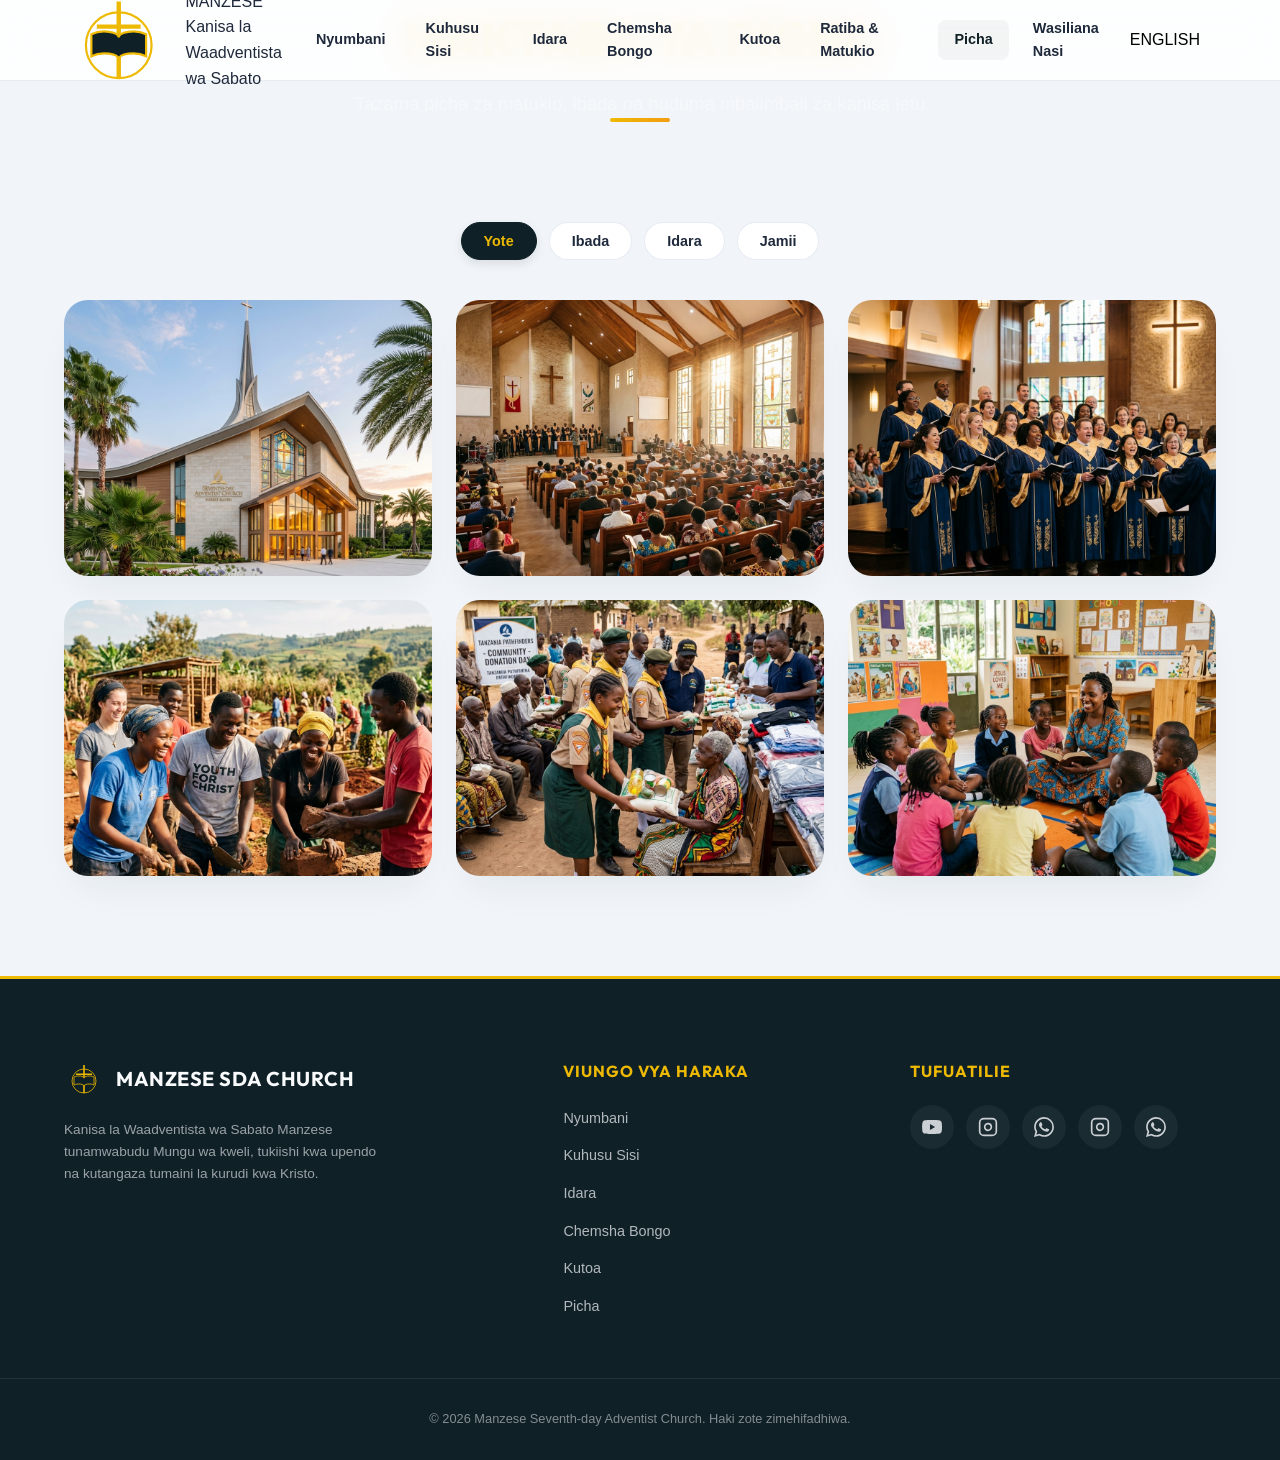
==== gallery.html @ 2f4f3eac "first commit" ====
<!DOCTYPE html>
<html lang="sw">
<head>
    <meta charset="UTF-8">
    <meta name="viewport" content="width=device-width, initial-scale=1.0">
    <title>Picha - Manzese Seventh-day Adventist Church</title>
    <meta name="description" content="Tazama picha za matukio, ibada na huduma mbalimbali za kanisa la Waadventista wa Sabato Manzese, Dar es Salaam.">
    <link rel="stylesheet" href="styles.css">
    <!-- Google Fonts -->
    <link rel="preconnect" href="https://fonts.googleapis.com">
    <link rel="preconnect" href="https://fonts.gstatic.com" crossorigin>
    <link href="https://fonts.googleapis.com/css2?family=Outfit:wght@300;400;500;600;700;800;900&display=swap" rel="stylesheet">
</head>
<body>
    <!-- Top Header / Navigation Bar -->
    <header class="main-header">
        <div class="container header-container">
            <!-- Logo area -->
            <a href="index.html" class="logo-area">
                <svg class="sda-logo-svg" viewBox="0 0 100 100" fill="none" xmlns="http://www.w3.org/2000/svg">
                    <circle cx="50" cy="55" r="30" stroke="var(--gold-color)" stroke-width="2" />
                    <path d="M50 15 V85 M30 38 H70" stroke="var(--gold-color)" stroke-width="4"/>
                    <path d="M25 65 C35 60 50 63 50 68 C50 63 65 60 75 65 V45 C65 40 50 43 50 48 C50 43 35 40 25 45 Z" fill="var(--primary-color)" stroke="var(--gold-color)" stroke-width="2"/>
                </svg>
                <div class="logo-text">
                    <span class="logo-title">MANZESE</span>
                    <span class="logo-subtitle" data-translate="nav_sda">Kanisa la Waadventista wa Sabato</span>
                </div>
            </a>

            <!-- Navigation Links -->
            <nav class="nav-links">
                <a href="index.html" class="nav-item" data-translate="nav_home">Nyumbani</a>
                <a href="about.html" class="nav-item" data-translate="nav_about">Kuhusu Sisi</a>
                <a href="departments.html" class="nav-item" data-translate="nav_departments">Idara</a>
                <a href="quiz.html" class="nav-item" data-translate="nav_quiz">Chemsha Bongo</a>
                <a href="giving.html" class="nav-item" data-translate="nav_giving">Kutoa</a>
                <a href="events.html" class="nav-item" data-translate="nav_services">Ratiba & Matukio</a>
                <a href="gallery.html" class="nav-item active" data-translate="nav_gallery">Picha</a>
                <a href="contact.html" class="nav-item" data-translate="nav_contact">Wasiliana Nasi</a>
            </nav>

            <!-- Action buttons -->
            <div class="header-actions">
                <button class="lang-toggle-btn" id="langBtn">
                    <span id="langText">ENGLISH</span>
                </button>
                <button class="menu-toggle-btn" id="menuToggle" aria-label="Toggle Menu">
                    <span></span>
                    <span></span>
                    <span></span>
                </button>
            </div>
        </div>
    </header>

    <!-- Mobile Navigation Drawer -->
    <div class="mobile-nav-panel" id="mobileNavPanel">
        <nav class="mobile-nav-links">
            <a href="index.html" class="mobile-nav-item" data-translate="nav_home">Nyumbani</a>
            <a href="about.html" class="mobile-nav-item" data-translate="nav_about">Kuhusu Sisi</a>
            <a href="departments.html" class="mobile-nav-item" data-translate="nav_departments">Idara</a>
            <a href="quiz.html" class="mobile-nav-item" data-translate="nav_quiz">Chemsha Bongo</a>
            <a href="giving.html" class="mobile-nav-item" data-translate="nav_giving">Kutoa</a>
            <a href="events.html" class="mobile-nav-item" data-translate="nav_services">Ratiba & Matukio</a>
            <a href="gallery.html" class="mobile-nav-item active" data-translate="nav_gallery">Picha</a>
            <a href="contact.html" class="mobile-nav-item" data-translate="nav_contact">Wasiliana Nasi</a>
        </nav>
    </div>

    <!-- Main Content Area -->
    <main class="subpage-main">
        <!-- Subpage Banner Section -->
        <section class="subpage-hero-section">
            <div class="container text-center">
                <h1 class="subpage-hero-title" data-translate="gallery_title">Maktaba ya Picha</h1>
                <p class="subpage-hero-subtitle" data-translate="gallery_subtitle">Tazama picha za matukio, ibada na huduma mbalimbali za kanisa letu</p>
                <div class="header-bar"></div>
            </div>
        </section>

        <!-- Gallery Section -->
        <section class="gallery-section section-padding">
            <div class="container">
                <!-- Gallery Filter Tabs -->
                <div class="gallery-filters">
                    <button class="gallery-filter-btn active" data-filter="all" data-translate="filter_all">Yote</button>
                    <button class="gallery-filter-btn" data-filter="worship" data-translate="filter_worship">Ibada</button>
                    <button class="gallery-filter-btn" data-filter="departments" data-translate="filter_departments">Idara</button>
                    <button class="gallery-filter-btn" data-filter="community" data-translate="filter_community">Jamii</button>
                </div>

                <!-- Gallery Grid Layout -->
                <div class="gallery-grid">
                    <!-- Image 1 -->
                    <div class="gallery-item" data-category="worship">
                        <a href="#" class="gallery-img-trigger" data-src="assets/church_hero.png">
                            <div class="gallery-img-wrapper">
                                <img src="assets/church_hero.png" alt="Church Exterior" loading="lazy">
                                <div class="gallery-overlay">
                                    <div class="gallery-overlay-text">
                                        <p data-translate="cap_church_ext">Muonekano wa Nje wa Kanisa</p>
                                        <span class="gallery-zoom-icon">🔍</span>
                                    </div>
                                </div>
                            </div>
                        </a>
                    </div>

                    <!-- Image 2 -->
                    <div class="gallery-item" data-category="worship">
                        <a href="#" class="gallery-img-trigger" data-src="assets/church_interior.png">
                            <div class="gallery-img-wrapper">
                                <img src="assets/church_interior.png" alt="Church Interior" loading="lazy">
                                <div class="gallery-overlay">
                                    <div class="gallery-overlay-text">
                                        <p data-translate="cap_church_int">Ibada Kuu ya Sabato Ndani ya Patakatifu</p>
                                        <span class="gallery-zoom-icon">🔍</span>
                                    </div>
                                </div>
                            </div>
                        </a>
                    </div>

                    <!-- Image 3 -->
                    <div class="gallery-item" data-category="departments">
                        <a href="#" class="gallery-img-trigger" data-src="assets/choir_singing.png">
                            <div class="gallery-img-wrapper">
                                <img src="assets/choir_singing.png" alt="Choir Ministry" loading="lazy">
                                <div class="gallery-overlay">
                                    <div class="gallery-overlay-text">
                                        <p data-translate="cap_choir">Kwaya Kuu Ikiimba kwa Uthibitisho</p>
                                        <span class="gallery-zoom-icon">🔍</span>
                                    </div>
                                </div>
                            </div>
                        </a>
                    </div>

                    <!-- Image 4 -->
                    <div class="gallery-item" data-category="departments">
                        <a href="#" class="gallery-img-trigger" data-src="assets/youth_ministry.png">
                            <div class="gallery-img-wrapper">
                                <img src="assets/youth_ministry.png" alt="Youth Ministry" loading="lazy">
                                <div class="gallery-overlay">
                                    <div class="gallery-overlay-text">
                                        <p data-translate="cap_youth">Vijana wa AY Katika Mkutano wa Kiroho</p>
                                        <span class="gallery-zoom-icon">🔍</span>
                                    </div>
                                </div>
                            </div>
                        </a>
                    </div>

                    <!-- Image 5 -->
                    <div class="gallery-item" data-category="community">
                        <a href="#" class="gallery-img-trigger" data-src="assets/community_service.png">
                            <div class="gallery-img-wrapper">
                                <img src="assets/community_service.png" alt="Community Service" loading="lazy">
                                <div class="gallery-overlay">
                                    <div class="gallery-overlay-text">
                                        <p data-translate="cap_community">Pathfinders Wakisaidia Jamii Manzese</p>
                                        <span class="gallery-zoom-icon">🔍</span>
                                    </div>
                                </div>
                            </div>
                        </a>
                    </div>

                    <!-- Image 6 -->
                    <div class="gallery-item" data-category="departments">
                        <a href="#" class="gallery-img-trigger" data-src="assets/children_ministry.png">
                            <div class="gallery-img-wrapper">
                                <img src="assets/children_ministry.png" alt="Children Ministry" loading="lazy">
                                <div class="gallery-overlay">
                                    <div class="gallery-overlay-text">
                                        <p data-translate="cap_children">Watoto Wakijifunza Hadithi ya Biblia Shule ya Sabato</p>
                                        <span class="gallery-zoom-icon">🔍</span>
                                    </div>
                                </div>
                            </div>
                        </a>
                    </div>
                </div>
            </div>
        </section>

        <!-- Lightbox Modal -->
        <div id="galleryLightbox" class="lightbox-modal">
            <span class="lightbox-close">&times;</span>
            <button class="lightbox-prev" aria-label="Previous image">&#10094;</button>
            <button class="lightbox-next" aria-label="Next image">&#10095;</button>
            <div class="lightbox-content-wrapper">
                <img id="lightboxImg" src="" alt="Lightbox View">
                <div id="lightboxCaption" class="lightbox-caption"></div>
            </div>
        </div>
    </main>

    <!-- Footer -->
    <footer class="main-footer">
        <div class="container footer-grid">
            <div class="footer-brand">
                <div class="footer-logo-row">
                    <svg class="sda-logo-footer" viewBox="0 0 100 100" fill="none" xmlns="http://www.w3.org/2000/svg">
                        <circle cx="50" cy="55" r="30" stroke="var(--gold-color)" stroke-width="2" />
                        <path d="M50 15 V85 M30 38 H70" stroke="var(--gold-color)" stroke-width="4"/>
                        <path d="M25 65 C35 60 50 63 50 68 C50 63 65 60 75 65 V45 C65 40 50 43 50 48 C50 43 35 40 25 45 Z" fill="var(--primary-color)" stroke="var(--gold-color)" stroke-width="2"/>
                    </svg>
                    <h4>MANZESE SDA CHURCH</h4>
                </div>
                <p data-translate="footer_desc">Kanisa la Waadventista wa Sabato Manzese tunamwabudu Mungu wa kweli, tukiishi kwa upendo na kutangaza tumaini la kurudi kwa Kristo.</p>
            </div>

            <div class="footer-links">
                <h4 data-translate="footer_quick_links">Viungo vya Haraka</h4>
                <ul>
                    <li><a href="index.html" data-translate="nav_home">Nyumbani</a></li>
                    <li><a href="about.html" data-translate="nav_about">Kuhusu Sisi</a></li>
                    <li><a href="departments.html" data-translate="nav_departments">Idara</a></li>
                    <li><a href="quiz.html" data-translate="nav_quiz">Chemsha Bongo</a></li>
                    <li><a href="giving.html" data-translate="nav_giving">Kutoa</a></li>
                    <li><a href="gallery.html" data-translate="nav_gallery">Picha</a></li>
                </ul>
            </div>

            <div class="footer-socials">
                <h4 data-translate="footer_follow_us">Tufuatilie</h4>
                <div class="social-icons">
                    <a href="https://youtube.com" target="_blank" aria-label="YouTube" class="social-icon-btn yt">
                        <svg viewBox="0 0 24 24" fill="currentColor"><path d="M23.498 6.163c-.272-1.022-1.074-1.826-2.096-2.101C19.548 3.5 12 3.5 12 3.5s-7.548 0-9.402.562C1.74 4.337.938 5.14.666 6.163.148 8.02.148 12 .148 12s0 3.98.518 5.837c.272 1.022 1.074 1.826 2.096 2.101C4.452 20.5 12 20.5 12 20.5s7.548 0 9.402-.562c1.022-.275 1.824-1.079 2.096-2.101.518-1.857.518-5.837.518-5.837s0-3.98-.518-5.837zM9.545 15.568V8.432L15.818 12l-6.273 3.568z"/></svg>
                    </a>
                    <a href="https://instagram.com" target="_blank" aria-label="Instagram" class="social-icon-btn ig">
                        <svg viewBox="0 0 24 24" fill="none" stroke="currentColor" stroke-width="2"><rect x="2" y="2" width="20" height="20" rx="5" ry="5"/><path d="M16 11.37A4 4 0 1 1 12.63 8 4 4 0 0 1 16 11.37z"/><line x1="17.5" y1="6.5" x2="17.51" y2="6.5"/></svg>
                    </a>
                    <a href="https://whatsapp.com" target="_blank" aria-label="WhatsApp" class="social-icon-btn wa">
                        <svg viewBox="0 0 24 24" fill="currentColor"><path d="M17.472 14.382c-.297-.149-1.758-.867-2.03-.967-.273-.099-.471-.148-.67.15-.197.297-.767.966-.94 1.164-.173.199-.347.223-.644.075-.297-.15-1.255-.463-2.39-1.475-.883-.788-1.48-1.761-1.653-2.059-.173-.297-.018-.458.13-.606.134-.133.298-.347.446-.52.149-.174.198-.298.298-.497.099-.198.05-.371-.025-.52-.075-.149-.669-1.612-.916-2.207-.242-.579-.487-.5-.669-.51-.173-.008-.371-.01-.57-.01-.198 0-.52.074-.792.372-.272.297-1.04 1.016-1.04 2.479 0 1.462 1.065 2.875 1.213 3.074.149.198 2.096 3.2 5.077 4.487.709.306 1.262.489 1.694.625.712.227 1.36.195 1.871.118.571-.085 1.758-.719 2.006-1.413.248-.694.248-1.289.173-1.413-.074-.124-.272-.198-.57-.347m-5.421 7.403h-.004a9.87 9.87 0 0 1-5.031-1.378l-.361-.214-3.741.982.998-3.648-.235-.374a9.86 9.86 0 0 1-1.51-5.26c.001-5.45 4.436-9.884 9.888-9.884 2.64 0 5.122 1.03 6.988 2.898a9.825 9.825 0 0 1 2.893 6.994c-.003 5.45-4.437 9.884-9.885 9.884m8.413-18.297A11.815 11.815 0 0 0 12.05 0C5.495 0 .16 5.335.157 11.892c0 2.096.547 4.142 1.588 5.945L0 24l6.335-1.662c1.746.953 3.71 1.458 5.704 1.459h.005c6.554 0 11.89-5.335 11.893-11.893a11.821 11.821 0 0 0-3.48-8.413z"/></svg>
                    </a>
                    <a href="https://instagram.com" target="_blank" aria-label="Instagram" class="social-icon-btn ig">
                        <svg viewBox="0 0 24 24" fill="none" stroke="currentColor" stroke-width="2"><rect x="2" y="2" width="20" height="20" rx="5" ry="5"/><path d="M16 11.37A4 4 0 1 1 12.63 8 4 4 0 0 1 16 11.37z"/><line x1="17.5" y1="6.5" x2="17.51" y2="6.5"/></svg>
                    </a>
                    <a href="https://whatsapp.com" target="_blank" aria-label="WhatsApp" class="social-icon-btn wa">
                        <svg viewBox="0 0 24 24" fill="currentColor"><path d="M17.472 14.382c-.297-.149-1.758-.867-2.03-.967-.273-.099-.471-.148-.67.15-.197.297-.767.966-.94 1.164-.173.199-.347.223-.644.075-.297-.15-1.255-.463-2.39-1.475-.883-.788-1.48-1.761-1.653-2.059-.173-.297-.018-.458.13-.606.134-.133.298-.347.446-.52.149-.174.198-.298.298-.497.099-.198.05-.371-.025-.52-.075-.149-.669-1.612-.916-2.207-.242-.579-.487-.5-.669-.51-.173-.008-.371-.01-.57-.01-.198 0-.52.074-.792.372-.272.297-1.04 1.016-1.04 2.479 0 1.462 1.065 2.875 1.213 3.074.149.198 2.096 3.2 5.077 4.487.709.306 1.262.489 1.694.625.712.227 1.36.195 1.871.118.571-.085 1.758-.719 2.006-1.413.248-.694.248-1.289.173-1.413-.074-.124-.272-.198-.57-.347m-5.421 7.403h-.004a9.87 9.87 0 0 1-5.031-1.378l-.361-.214-3.741.982.998-3.648-.235-.374a9.86 9.86 0 0 1-1.51-5.26c.001-5.45 4.436-9.884 9.888-9.884 2.64 0 5.122 1.03 6.988 2.898a9.825 9.825 0 0 1 2.893 6.994c-.003 5.45-4.437 9.884-9.885 9.884m8.413-18.297A11.815 11.815 0 0 0 12.05 0C5.495 0 .16 5.335.157 11.892c0 2.096.547 4.142 1.588 5.945L0 24l6.335-1.662c1.746.953 3.71 1.458 5.704 1.459h.005c6.554 0 11.89-5.335 11.893-11.893a11.821 11.821 0 0 0-3.48-8.413z"/></svg>
                    </a>
                </div>
            </div>
        </div>
        <div class="footer-bottom text-center">
            <p>&copy; <span id="year">2026</span> Manzese Seventh-day Adventist Church. <span data-translate="footer_rights">Haki zote zimehifadhiwa.</span></p>
        </div>
    </footer>

    <!-- Core App JS -->
    <script src="app.js"></script>
</body>
</html>
---- styles.css ----
/* ==========================================================================
   Manzese SDA Church - Core Design System & Stylesheet
   ========================================================================== */

/* Design Tokens & Theme Variables */
:root {
    --primary-color: #0F2027;
    --secondary-color: #203A43;
    --tertiary-color: #2C5364;
    --gold-color: #EEB902;
    --gold-hover: #D4AF37;
    --accent-gradient: linear-gradient(135deg, #EEB902 0%, #F39C12 100%);
    --primary-gradient: linear-gradient(135deg, #0F2027 0%, #203A43 50%, #2C5364 100%);
    --card-gradient: linear-gradient(135deg, rgba(255, 255, 255, 0.08) 0%, rgba(255, 255, 255, 0.03) 100%);
    
    /* Neutrals */
    --text-dark: #1E293B;
    --text-light: #F8FAFC;
    --text-muted: #64748B;
    --bg-light: #F1F5F9;
    --bg-white: #FFFFFF;
    
    /* Structural variables */
    --card-shadow: 0 20px 40px -15px rgba(15, 32, 39, 0.08);
    --hover-shadow: 0 30px 60px -20px rgba(15, 32, 39, 0.15);
    --glass-bg: rgba(255, 255, 255, 0.85);
    --glass-border: rgba(255, 255, 255, 0.4);
    --border-radius-sm: 8px;
    --border-radius-md: 16px;
    --border-radius-lg: 24px;
    
    /* Animation settings */
    --transition-fast: all 0.2s cubic-bezier(0.4, 0, 0.2, 1);
    --transition-smooth: all 0.4s cubic-bezier(0.4, 0, 0.2, 1);
    
    --container-width: 1200px;
}

/* Reset & Global Base Styles */
* {
    margin: 0;
    padding: 0;
    box-sizing: border-box;
}

html {
    scroll-behavior: smooth;
}

body {
    font-family: 'Inter', sans-serif;
    color: var(--text-dark);
    background-color: var(--bg-light);
    line-height: 1.6;
    overflow-x: hidden;
}

h1, h2, h3, h4, h5, h6 {
    font-family: 'Outfit', sans-serif;
    font-weight: 700;
    color: var(--primary-color);
}

a {
    text-decoration: none;
    color: inherit;
    transition: var(--transition-fast);
}

button, input, textarea {
    font-family: inherit;
    font-size: inherit;
    outline: none;
}

button {
    cursor: pointer;
    border: none;
    background: none;
}

ul {
    list-style: none;
}

/* Utility Layouts */
.container {
    width: 100%;
    max-width: var(--container-width);
    margin: 0 auto;
    padding: 0 24px;
}

.section-padding {
    padding: 100px 0;
}

.bg-light {
    background-color: #F8FAFC;
}

.text-center {
    text-align: center;
}

.btn {
    display: inline-flex;
    align-items: center;
    justify-content: center;
    padding: 14px 28px;
    border-radius: var(--border-radius-md);
    font-weight: 600;
    font-size: 0.95rem;
    transition: var(--transition-smooth);
    letter-spacing: 0.5px;
    box-shadow: 0 4px 6px rgba(0, 0, 0, 0.05);
}

.btn-primary {
    background: var(--accent-gradient);
    color: var(--primary-color);
}

.btn-primary:hover {
    transform: translateY(-3px);
    box-shadow: 0 12px 20px -8px rgba(243, 156, 18, 0.4);
}

.btn-secondary {
    background: rgba(255, 255, 255, 0.15);
    color: var(--text-light);
    border: 1.5px solid rgba(255, 255, 255, 0.3);
    backdrop-filter: blur(10px);
}

.btn-secondary:hover {
    background: var(--text-light);
    color: var(--primary-color);
    border-color: var(--text-light);
    transform: translateY(-3px);
}

.btn-block {
    display: flex;
    width: 100%;
}

/* ==========================================================================
   Header Navigation Styles
   ========================================================================== */
.main-header {
    position: fixed;
    top: 0;
    left: 0;
    width: 100%;
    z-index: 1000;
    background: rgba(255, 255, 255, 0.85);
    backdrop-filter: blur(20px);
    border-bottom: 1px solid rgba(226, 232, 240, 0.8);
    transition: var(--transition-smooth);
}

.main-header.scrolled {
    background: rgba(255, 255, 255, 0.95);
    box-shadow: 0 10px 30px rgba(15, 32, 39, 0.05);
    padding: 10px 0;
}

.header-container {
    display: flex;
    align-items: center;
    justify-content: space-between;
    height: 80px;
    transition: var(--transition-smooth);
}

.main-header.scrolled .header-container {
    height: 70px;
}

/* Logo Area */
.logo-area {
    display: flex;
    align-items: center;
    gap: 12px;
}

.sda-logo {
    width: 48px;
    height: 48px;
    filter: drop-shadow(0 4px 6px rgba(15, 32, 39, 0.1));
}

.logo-text {
    display: flex;
    flex-direction: column;
}

.church-title {
    font-size: 1.4rem;
    font-weight: 800;
    color: var(--primary-color);
    letter-spacing: 1px;
    line-height: 1.1;
}

.church-sub {
    font-size: 0.7rem;
    font-weight: 600;
    color: var(--text-muted);
    letter-spacing: 0.5px;
    text-transform: uppercase;
}

/* Desktop Navigation Link Items */
.nav-links {
    display: flex;
    align-items: center;
    gap: 8px;
}

.nav-item {
    font-size: 0.9rem;
    font-weight: 600;
    padding: 8px 16px;
    border-radius: var(--border-radius-sm);
    color: var(--text-dark);
    position: relative;
}

.nav-item:hover, .nav-item.active {
    color: var(--primary-color);
    background: rgba(15, 32, 39, 0.04);
}

/* Action Area (Lang button & mobile toggle) */
.header-actions {
    display: flex;
    align-items: center;
    gap: 16px;
}

.lang-btn {
    display: flex;
    align-items: center;
    gap: 8px;
    background: var(--primary-color);
    color: var(--gold-color);
    padding: 10px 18px;
    border-radius: 30px;
    font-size: 0.8rem;
    font-weight: 700;
    letter-spacing: 0.5px;
    box-shadow: 0 4px 10px rgba(15, 32, 39, 0.15);
    transition: var(--transition-smooth);
}

.lang-btn:hover {
    transform: translateY(-2px);
    box-shadow: 0 6px 15px rgba(15, 32, 39, 0.25);
    color: #FFFFFF;
}

.lang-icon {
    width: 16px;
    height: 16px;
}

/* Mobile Menu Toggle Button */
.mobile-menu-toggle {
    display: none;
    flex-direction: column;
    justify-content: space-between;
    width: 28px;
    height: 20px;
    position: relative;
    z-index: 1001;
}

.mobile-menu-toggle span {
    display: block;
    width: 100%;
    height: 3px;
    background-color: var(--primary-color);
    border-radius: 2px;
    transition: var(--transition-smooth);
}

.mobile-menu-toggle.open span:nth-child(1) {
    transform: translateY(8px) rotate(45deg);
}

.mobile-menu-toggle.open span:nth-child(2) {
    opacity: 0;
}

.mobile-menu-toggle.open span:nth-child(3) {
    transform: translateY(-9px) rotate(-45deg);
}

/* Mobile Nav Panel (Overlay Menu) */
.mobile-nav-panel {
    position: fixed;
    top: 0;
    right: -100%;
    width: 80%;
    max-width: 320px;
    height: 100vh;
    background: var(--primary-gradient);
    z-index: 999;
    padding: 100px 30px 40px;
    box-shadow: -10px 0 30px rgba(15, 32, 39, 0.15);
    transition: var(--transition-smooth);
    display: flex;
    flex-direction: column;
}

.mobile-nav-panel.open {
    right: 0;
}

.mobile-nav-links {
    display: flex;
    flex-direction: column;
    gap: 20px;
}

.mobile-nav-item {
    font-size: 1.15rem;
    font-weight: 600;
    color: var(--text-light);
    padding: 10px 16px;
    border-radius: var(--border-radius-sm);
    border-left: 3px solid transparent;
}

.mobile-nav-item:hover, .mobile-nav-item.active {
    background: rgba(255, 255, 255, 0.08);
    border-left-color: var(--gold-color);
    color: var(--gold-color);
}

/* ==========================================================================
   Hero / Header Area
   ========================================================================== */
.hero-section {
    position: relative;
    min-height: 100vh;
    display: flex;
    align-items: center;
    padding-top: 120px;
    overflow: hidden;
    background-image: url('assets/church_hero.png');
    background-size: cover;
    background-position: center;
}

.hero-bg-overlay {
    position: absolute;
    top: 0;
    left: 0;
    width: 100%;
    height: 100%;
    background-image: linear-gradient(135deg, rgba(15, 32, 39, 0.9) 0%, rgba(32, 58, 67, 0.8) 50%, rgba(44, 83, 100, 0.6) 100%);
    z-index: 1;
}

.hero-container {
    position: relative;
    z-index: 2;
    display: grid;
    grid-template-columns: 1.2fr 0.8fr;
    gap: 40px;
    align-items: center;
    width: 100%;
}

.hero-content {
    animation: fadeInUp 1s ease-out;
}

.hero-tag {
    display: inline-block;
    padding: 6px 16px;
    background: rgba(238, 185, 2, 0.15);
    border: 1px solid rgba(238, 185, 2, 0.3);
    color: var(--gold-color);
    border-radius: 30px;
    font-size: 0.85rem;
    font-weight: 700;
    text-transform: uppercase;
    letter-spacing: 1px;
    margin-bottom: 20px;
}

.hero-title {
    font-size: 3.5rem;
    font-weight: 800;
    color: var(--text-light);
    line-height: 1.15;
    margin-bottom: 24px;
}

.hero-desc {
    font-size: 1.1rem;
    color: rgba(248, 250, 252, 0.8);
    margin-bottom: 36px;
    max-width: 580px;
}

.hero-btns {
    display: flex;
    gap: 16px;
    flex-wrap: wrap;
}

/* Countdown Card */
.sabbath-card {
    background: rgba(255, 255, 255, 0.08);
    border: 1px solid rgba(255, 255, 255, 0.15);
    backdrop-filter: blur(25px);
    border-radius: var(--border-radius-lg);
    padding: 30px;
    box-shadow: 0 30px 60px rgba(0, 0, 0, 0.2);
    animation: fadeInRight 1s ease-out;
}

.sabbath-card-header {
    display: flex;
    align-items: center;
    gap: 12px;
    margin-bottom: 20px;
    border-bottom: 1px solid rgba(255, 255, 255, 0.1);
    padding-bottom: 16px;
}

.sabbath-icon {
    width: 24px;
    height: 24px;
    color: var(--gold-color);
}

.sabbath-card-header h3 {
    color: var(--text-light);
    font-size: 1.3rem;
}

.sabbath-prompt {
    font-size: 0.9rem;
    color: rgba(248, 250, 252, 0.7);
    margin-bottom: 16px;
}

.countdown-timer {
    display: grid;
    grid-template-columns: repeat(4, 1fr);
    gap: 12px;
}

.timer-item {
    background: rgba(15, 32, 39, 0.4);
    border: 1.5px solid rgba(255, 255, 255, 0.08);
    border-radius: var(--border-radius-md);
    padding: 12px 6px;
    text-align: center;
    transition: var(--transition-smooth);
}

.timer-item:hover {
    border-color: var(--gold-color);
    background: rgba(15, 32, 39, 0.6);
}

.timer-num {
    display: block;
    font-size: 1.8rem;
    font-weight: 800;
    color: var(--gold-color);
    font-family: 'Outfit', sans-serif;
    line-height: 1.2;
}

.timer-label {
    font-size: 0.65rem;
    text-transform: uppercase;
    letter-spacing: 0.5px;
    color: rgba(248, 250, 252, 0.6);
    font-weight: 700;
}

/* Happy Sabbath UI State */
.happy-sabbath {
    text-align: center;
    padding: 20px 10px;
}

.happy-sabbath-title {
    font-size: 2.2rem;
    color: var(--gold-color);
    margin-bottom: 12px;
    animation: pulseGlow 2s infinite alternate;
}

.happy-sabbath-verse {
    font-size: 0.95rem;
    font-style: italic;
    color: rgba(248, 250, 252, 0.9);
    line-height: 1.5;
}

/* ==========================================================================
   Section Standard Details
   ========================================================================== */
.section-header {
    margin-bottom: 60px;
}

.section-title {
    font-size: 2.5rem;
    font-weight: 800;
    margin-bottom: 12px;
}

.section-subtitle {
    font-size: 1.1rem;
    color: var(--text-muted);
    max-width: 600px;
    margin: 0 auto 20px;
}

.header-bar {
    width: 60px;
    height: 4px;
    background: var(--accent-gradient);
    margin: 0 auto;
    border-radius: 2px;
}

/* ==========================================================================
   About Us Section Styles
   ========================================================================== */
.about-grid {
    display: grid;
    grid-template-columns: 1fr 1.1fr;
    gap: 60px;
    align-items: center;
}

.about-image-card {
    position: relative;
    height: 450px;
    border-radius: var(--border-radius-lg);
}

.about-img {
    width: 100%;
    height: 100%;
    object-fit: cover;
    border-radius: var(--border-radius-lg);
    box-shadow: var(--card-shadow);
    transition: var(--transition-smooth);
    z-index: 2;
    position: relative;
}

.about-image-card:hover .about-img {
    transform: scale(1.02);
}

.img-accent-border {
    position: absolute;
    top: 20px;
    left: -20px;
    width: 100%;
    height: 100%;
    border: 3px solid var(--gold-color);
    border-radius: var(--border-radius-lg);
    z-index: 1;
    transition: var(--transition-smooth);
}

.about-image-card:hover .img-accent-border {
    top: 10px;
    left: -10px;
}

.about-info h3 {
    font-size: 1.8rem;
    margin-bottom: 20px;
}

.about-info p {
    color: var(--text-muted);
    margin-bottom: 20px;
}

.beliefs-highlights {
    display: grid;
    grid-template-columns: 1fr 1fr;
    gap: 20px;
    margin-top: 30px;
}

.belief-badge {
    display: flex;
    gap: 16px;
    background: var(--bg-white);
    padding: 20px;
    border-radius: var(--border-radius-md);
    box-shadow: var(--card-shadow);
    transition: var(--transition-smooth);
}

.belief-badge:hover {
    transform: translateY(-5px);
    box-shadow: var(--hover-shadow);
}

.belief-svg-icon {
    width: 42px;
    height: 42px;
    flex-shrink: 0;
    stroke: var(--gold-color);
    transition: var(--transition-smooth);
}

.belief-badge:hover .belief-svg-icon {
    transform: rotate(10deg) scale(1.1);
}

.badge-text h4 {
    font-size: 1rem;
    margin-bottom: 4px;
}

.badge-text p {
    font-size: 0.8rem;
    color: var(--text-muted);
    margin-bottom: 0;
    line-height: 1.4;
}

/* Leadership section */
.leadership-section {
    margin-top: 80px;
    border-top: 1px solid rgba(226, 232, 240, 0.8);
    padding-top: 60px;
}

.leadership-section h3 {
    font-size: 1.8rem;
    margin-bottom: 40px;
}

.leadership-grid {
    display: grid;
    grid-template-columns: repeat(3, 1fr);
    gap: 30px;
}

.leader-card {
    background: var(--bg-white);
    padding: 30px 20px;
    border-radius: var(--border-radius-md);
    text-align: center;
    box-shadow: var(--card-shadow);
    transition: var(--transition-smooth);
}

.leader-card:hover {
    transform: translateY(-5px);
    box-shadow: var(--hover-shadow);
}

.leader-avatar-wrapper {
    width: 90px;
    height: 90px;
    margin: 0 auto 20px;
}

.leader-avatar {
    width: 100%;
    height: 100%;
    --primary-light: #EEF4F8;
}

.leader-card h4 {
    font-size: 1.15rem;
    margin-bottom: 6px;
}

.leader-role {
    font-size: 0.85rem;
    color: var(--text-muted);
    font-weight: 600;
    text-transform: uppercase;
    letter-spacing: 0.5px;
}

/* ==========================================================================
   Departments Section Styles
   ========================================================================== */
.dept-tabs-container {
    background: var(--bg-white);
    padding: 40px;
    border-radius: var(--border-radius-lg);
    box-shadow: var(--card-shadow);
}

.dept-tabs {
    display: flex;
    justify-content: center;
    gap: 12px;
    margin-bottom: 40px;
    flex-wrap: wrap;
    border-bottom: 1.5px solid rgba(226, 232, 240, 0.8);
    padding-bottom: 16px;
}

.dept-tab-btn {
    padding: 12px 24px;
    font-weight: 700;
    font-size: 0.95rem;
    color: var(--text-muted);
    border-radius: var(--border-radius-sm);
    transition: var(--transition-smooth);
}

.dept-tab-btn:hover {
    color: var(--primary-color);
}

.dept-tab-btn.active {
    background: var(--primary-color);
    color: var(--gold-color);
    box-shadow: 0 4px 12px rgba(15, 32, 39, 0.15);
}

.dept-content-pane {
    display: none;
    animation: fadeIn 0.5s ease-out forwards;
}

.dept-content-pane.active {
    display: block;
}

.dept-pane-grid {
    display: grid;
    grid-template-columns: 1.1fr 0.9fr;
    gap: 40px;
    align-items: center;
}

.dept-pane-text h3 {
    font-size: 1.8rem;
    margin-bottom: 16px;
}

.dept-pane-text p {
    color: var(--text-muted);
    margin-bottom: 16px;
}

.dept-pane-image {
    height: 300px;
    border-radius: var(--border-radius-md);
    overflow: hidden;
    box-shadow: var(--card-shadow);
}

.dept-pane-img {
    width: 100%;
    height: 100%;
    object-fit: cover;
}

/* Choirs Grid inside Tab */
.full-width-choir {
    grid-column: 1 / -1;
}

.choirs-grid {
    display: grid;
    grid-template-columns: repeat(auto-fill, minmax(240px, 1fr));
    gap: 20px;
    margin-top: 30px;
}

.choir-card {
    background: var(--bg-white);
    border: 1px solid rgba(226, 232, 240, 0.8);
    border-radius: var(--border-radius-md);
    padding: 24px;
    box-shadow: var(--card-shadow);
    transition: var(--transition-smooth);
    text-align: left;
}

.choir-card:hover {
    transform: translateY(-5px);
    box-shadow: var(--hover-shadow);
    border-color: var(--gold-color);
}

.choir-icon {
    font-size: 2.2rem;
    display: block;
    margin-bottom: 16px;
}

.choir-card h4 {
    font-size: 1.15rem;
    color: var(--primary-color);
    margin-bottom: 8px;
    font-weight: 700;
}

.choir-card p {
    font-size: 0.85rem;
    color: var(--text-muted);
    line-height: 1.5;
    margin-bottom: 0;
}

.dept-image-placeholder {
    width: 100%;
    height: 100%;
    background-size: cover;
    background-position: center;
}

.ss-bg {
    background-image: linear-gradient(135deg, rgba(15,32,39,0.7) 0%, rgba(32,58,67,0.7) 100%), url('assets/church_hero.png');
}

.wm-bg {
    background-image: linear-gradient(135deg, rgba(15,32,39,0.7) 0%, rgba(32,58,67,0.7) 100%), url('assets/choir_singing.png');
}

/* ==========================================================================
   Nyimbo za Kristo Section Styles
   ========================================================================== */
.hymns-search-box {
    max-width: 600px;
    margin: 0 auto 50px;
}

.search-input-wrapper {
    position: relative;
    display: flex;
    align-items: center;
    background: var(--bg-white);
    border: 1.5px solid rgba(226, 232, 240, 1);
    border-radius: 50px;
    padding: 10px 24px;
    box-shadow: var(--card-shadow);
    transition: var(--transition-smooth);
}

.search-input-wrapper:focus-within {
    border-color: var(--gold-color);
    box-shadow: 0 10px 30px rgba(238, 185, 2, 0.15);
}

/* ==========================================================================
   Bible Quiz Section Styles
   ========================================================================== */
.quiz-wrapper {
    max-width: 650px;
    margin: 0 auto;
}

.quiz-card {
    background: var(--bg-white);
    border: 1px solid rgba(226, 232, 240, 0.8);
    border-radius: var(--border-radius-lg);
    padding: 40px;
    box-shadow: var(--card-shadow);
    transition: var(--transition-smooth);
}

.quiz-progress-bar-bg {
    width: 100%;
    height: 6px;
    background: var(--bg-light);
    border-radius: 10px;
    margin-bottom: 16px;
    overflow: hidden;
}

.quiz-progress-bar {
    width: 0%;
    height: 100%;
    background: var(--accent-gradient);
    border-radius: 10px;
    transition: width 0.4s cubic-bezier(0.4, 0, 0.2, 1);
}

.quiz-meta {
    display: flex;
    justify-content: space-between;
    align-items: center;
    border-bottom: 1.5px solid rgba(226, 232, 240, 0.8);
    padding-bottom: 16px;
    margin-bottom: 24px;
}

.quiz-question-counter {
    font-size: 0.85rem;
    font-weight: 700;
    color: var(--text-muted);
    text-transform: uppercase;
    letter-spacing: 0.5px;
}

.quiz-score-badge {
    font-size: 0.8rem;
    background: var(--primary-color);
    color: var(--gold-color);
    padding: 6px 14px;
    border-radius: 30px;
    font-weight: 700;
}

.quiz-question {
    font-size: 1.45rem;
    font-weight: 700;
    color: var(--primary-color);
    line-height: 1.35;
    margin-bottom: 28px;
}

.quiz-options {
    display: flex;
    flex-direction: column;
    gap: 12px;
}

.quiz-option-btn {
    width: 100%;
    display: flex;
    justify-content: space-between;
    align-items: center;
    text-align: left;
    padding: 16px 24px;
    background: var(--bg-light);
    border: 1.5px solid rgba(226, 232, 240, 0.8);
    border-radius: var(--border-radius-md);
    font-size: 0.95rem;
    font-weight: 600;
    color: var(--text-dark);
    transition: var(--transition-fast);
}

.quiz-option-btn:hover:not(:disabled) {
    border-color: var(--primary-color);
    background: rgba(15, 32, 39, 0.03);
    transform: translateX(6px);
}

.quiz-option-btn.correct {
    background: rgba(16, 185, 129, 0.08);
    border-color: #10B981;
    color: #065F46;
    box-shadow: 0 4px 12px rgba(16, 185, 129, 0.05);
}

.quiz-option-btn.incorrect {
    background: rgba(239, 68, 68, 0.08);
    border-color: #EF4444;
    color: #991B1B;
    animation: quizShake 0.4s ease-in-out;
}

.quiz-option-btn:disabled {
    cursor: not-allowed;
}

.quiz-option-icon {
    font-size: 1.25rem;
    line-height: 1;
}

.quiz-card-footer {
    display: flex;
    justify-content: flex-end;
    margin-top: 28px;
    border-top: 1.5px solid rgba(226, 232, 240, 0.8);
    padding-top: 20px;
}

.quiz-result-card {
    background: var(--bg-white);
    border: 1px solid rgba(226, 232, 240, 0.8);
    border-radius: var(--border-radius-lg);
    padding: 50px 40px;
    box-shadow: var(--card-shadow);
    text-align: center;
    transition: var(--transition-smooth);
    animation: modalScaleUp 0.4s cubic-bezier(0.4, 0, 0.2, 1) forwards;
}

.result-trophy {
    font-size: 4.5rem;
    line-height: 1;
    margin-bottom: 24px;
    animation: quizTrophyFloat 2s ease-in-out infinite alternate;
}

.result-title {
    font-size: 1.8rem;
    margin-bottom: 8px;
}

.result-score {
    font-size: 1.5rem;
    font-weight: 800;
    color: var(--primary-color);
    margin-bottom: 12px;
}

.result-feedback {
    color: var(--text-muted);
    font-size: 1.05rem;
    margin-bottom: 32px;
}

.hidden {
    display: none !important;
}

/* Animations for Quiz */
@keyframes quizShake {
    0%, 100% { transform: translateX(0); }
    20%, 60% { transform: translateX(-6px); }
    40%, 80% { transform: translateX(6px); }
}

@keyframes quizTrophyFloat {
    0% { transform: translateY(0); }
    100% { transform: translateY(-10px); }
}

/* ==========================================================================
   Giving / Tithe Calculator Section Styles
   ========================================================================== */
.giving-grid {
    display: grid;
    grid-template-columns: 1fr 1.1fr;
    gap: 50px;
    align-items: start;
}

.glass-card {
    background: var(--bg-white);
    border: 1px solid rgba(226, 232, 240, 0.8);
    border-radius: var(--border-radius-lg);
    padding: 40px;
    box-shadow: var(--card-shadow);
}

.calc-header {
    margin-bottom: 30px;
}

.calc-header h3 {
    font-size: 1.6rem;
    margin-bottom: 6px;
}

.calc-header p {
    font-size: 0.9rem;
    color: var(--text-muted);
}

.input-group {
    display: flex;
    flex-direction: column;
    gap: 8px;
    margin-bottom: 24px;
}

.input-group label {
    font-weight: 600;
    font-size: 0.9rem;
}

.input-group input {
    padding: 14px 20px;
    border: 1.5px solid rgba(226, 232, 240, 1);
    border-radius: var(--border-radius-md);
    font-size: 1.1rem;
    font-weight: 600;
    transition: var(--transition-fast);
}

.input-group input:focus {
    border-color: var(--primary-color);
}

.calc-results {
    background: var(--bg-light);
    padding: 24px;
    border-radius: var(--border-radius-md);
}

.result-row {
    display: flex;
    justify-content: space-between;
    align-items: center;
    margin-bottom: 12px;
    font-size: 0.9rem;
    color: var(--text-muted);
}

.result-value {
    font-weight: 700;
    color: var(--text-dark);
}

.calc-divider {
    border: none;
    border-top: 1px dashed rgba(203, 213, 225, 1);
    margin: 16px 0;
}

.total-row {
    font-size: 1.1rem;
    color: var(--primary-color);
    font-weight: 700;
    margin-bottom: 0;
}

.total-val {
    font-size: 1.35rem;
    color: var(--primary-color);
}

/* Payment tabs & Info */
.payment-info-card {
    background: var(--bg-white);
    padding: 40px;
    border-radius: var(--border-radius-lg);
    box-shadow: var(--card-shadow);
}

.payment-info-card h3 {
    font-size: 1.6rem;
    margin-bottom: 12px;
}

.pay-instruction {
    color: var(--text-muted);
    font-size: 0.95rem;
    margin-bottom: 24px;
}

.payment-tabs {
    display: flex;
    gap: 8px;
    margin-bottom: 24px;
    background: var(--bg-light);
    padding: 6px;
    border-radius: var(--border-radius-md);
}

.pay-tab-btn {
    flex-grow: 1;
    padding: 10px 16px;
    font-size: 0.85rem;
    font-weight: 700;
    color: var(--text-muted);
    border-radius: var(--border-radius-sm);
    transition: var(--transition-fast);
}

.pay-tab-btn.active {
    background: var(--bg-white);
    color: var(--primary-color);
    box-shadow: 0 4px 6px rgba(0, 0, 0, 0.04);
}

.pay-content {
    display: none;
    animation: fadeIn 0.4s ease-out forwards;
}

.pay-content.active {
    display: flex;
    flex-direction: column;
    gap: 16px;
}

.pay-item {
    display: flex;
    align-items: center;
    gap: 16px;
    border: 1px solid rgba(226, 232, 240, 1);
    border-radius: var(--border-radius-md);
    padding: 16px 20px;
    background: var(--bg-light);
}

.pay-logo {
    width: 60px;
    height: 60px;
    border-radius: 50%;
    display: flex;
    align-items: center;
    justify-content: center;
    font-weight: 800;
    font-size: 0.85rem;
    color: var(--text-light);
}

.mpesa {
    background: #E60000;
}

.tigopesa {
    background: #002D62;
}

.crdb {
    background: #008751;
}

.pay-details {
    flex-grow: 1;
}

.pay-label {
    font-size: 0.75rem;
    font-weight: 700;
    color: var(--text-muted);
    text-transform: uppercase;
}

.pay-code {
    font-size: 1.35rem;
    font-weight: 800;
    color: var(--primary-color);
    font-family: 'Outfit', sans-serif;
    line-height: 1.2;
}

.pay-name {
    font-size: 0.75rem;
    font-weight: 700;
    color: var(--text-dark);
}

.pay-branch {
    font-size: 0.7rem;
    color: var(--text-muted);
}

.btn-copy {
    background: var(--primary-color);
    color: var(--gold-color);
    padding: 8px 16px;
    border-radius: 30px;
    font-size: 0.75rem;
    font-weight: 700;
    text-transform: uppercase;
    transition: var(--transition-fast);
}

.btn-copy:hover {
    background: var(--gold-color);
    color: var(--primary-color);
}

.btn-copy.copied {
    background: #10B981;
    color: #FFFFFF;
}

/* ==========================================================================
   Services & Calendar Styles
   ========================================================================== */
.services-grid {
    display: grid;
    grid-template-columns: 1fr 1fr;
    gap: 40px;
}

.schedule-card, .events-card {
    background: var(--bg-white);
    padding: 40px;
    border-radius: var(--border-radius-lg);
    box-shadow: var(--card-shadow);
}

.schedule-card h3, .events-card h3 {
    font-size: 1.6rem;
    margin-bottom: 30px;
    border-bottom: 1.5px solid rgba(226, 232, 240, 0.8);
    padding-bottom: 12px;
}

.schedule-item {
    display: flex;
    gap: 20px;
    margin-bottom: 24px;
    position: relative;
}

.schedule-item:not(:last-child) {
    border-bottom: 1px dashed rgba(226, 232, 240, 0.8);
    padding-bottom: 20px;
}

.schedule-time {
    display: flex;
    flex-direction: column;
    min-width: 130px;
}

.time-hour {
    font-size: 0.95rem;
    font-weight: 700;
    color: var(--primary-color);
}

.time-day {
    font-size: 0.75rem;
    font-weight: 700;
    color: var(--gold-color);
    text-transform: uppercase;
}

.schedule-desc h4 {
    font-size: 1.1rem;
    margin-bottom: 6px;
}

.schedule-desc p {
    font-size: 0.85rem;
    color: var(--text-muted);
}

/* Upcoming Events design */
.event-item {
    display: flex;
    gap: 20px;
    margin-bottom: 24px;
}

.event-item:not(:last-child) {
    border-bottom: 1px dashed rgba(226, 232, 240, 0.8);
    padding-bottom: 20px;
}

.event-date {
    background: var(--primary-color);
    color: var(--gold-color);
    display: flex;
    flex-direction: column;
    align-items: center;
    justify-content: center;
    min-width: 65px;
    height: 65px;
    border-radius: var(--border-radius-md);
    box-shadow: 0 4px 10px rgba(15, 32, 39, 0.1);
}

.event-day {
    font-size: 1.4rem;
    font-weight: 800;
    line-height: 1.1;
    font-family: 'Outfit', sans-serif;
}

.event-month {
    font-size: 0.65rem;
    font-weight: 700;
    text-transform: uppercase;
}

.event-info h4 {
    font-size: 1.1rem;
    margin-bottom: 6px;
}

.event-info p {
    font-size: 0.85rem;
    color: var(--text-muted);
}

/* ==========================================================================
   Contact Section & Custom Map Mockup
   ========================================================================== */
.contact-grid {
    display: grid;
    grid-template-columns: 1.1fr 0.9fr;
    gap: 50px;
}

.contact-form-wrapper {
    background: var(--bg-white);
    padding: 40px;
    border-radius: var(--border-radius-lg);
    box-shadow: var(--card-shadow);
    position: relative;
    overflow: hidden;
}

.contact-form {
    display: flex;
    flex-direction: column;
    gap: 20px;
    transition: var(--transition-smooth);
}

.contact-form.hidden {
    opacity: 0;
    pointer-events: none;
    transform: translateY(-20px);
}

.input-row {
    display: grid;
    grid-template-columns: 1fr 1fr;
    gap: 20px;
}

.form-group {
    display: flex;
    flex-direction: column;
    gap: 8px;
}

.form-group label {
    font-size: 0.85rem;
    font-weight: 600;
    color: var(--text-dark);
}

.form-group input, .form-group textarea {
    padding: 12px 18px;
    border: 1.5px solid rgba(226, 232, 240, 1);
    border-radius: var(--border-radius-md);
    background: var(--bg-light);
    font-size: 0.95rem;
    transition: var(--transition-fast);
}

.form-group input:focus, .form-group textarea:focus {
    border-color: var(--primary-color);
    background: var(--bg-white);
    box-shadow: 0 4px 12px rgba(15, 32, 39, 0.05);
}

/* Toast Success Animation */
.toast-success {
    position: absolute;
    top: 0;
    left: 0;
    width: 100%;
    height: 100%;
    background: var(--bg-white);
    display: flex;
    flex-direction: column;
    align-items: center;
    justify-content: center;
    padding: 40px;
    text-align: center;
    opacity: 0;
    pointer-events: none;
    transform: translateY(20px);
    transition: var(--transition-smooth);
}

.toast-success.show {
    opacity: 1;
    pointer-events: all;
    transform: translateY(0);
}

.toast-icon {
    font-size: 3rem;
    width: 80px;
    height: 80px;
    background: rgba(16, 185, 129, 0.1);
    color: #10B981;
    border-radius: 50%;
    display: flex;
    align-items: center;
    justify-content: center;
    margin-bottom: 20px;
    animation: popScale 0.5s cubic-bezier(0.175, 0.885, 0.32, 1.275) forwards;
}

.toast-msg {
    font-size: 1.1rem;
    font-weight: 600;
    color: var(--primary-color);
    max-width: 320px;
}

/* Details and stylized Map mockup */
.contact-details-wrapper {
    display: flex;
    flex-direction: column;
    gap: 30px;
}

.contact-details {
    display: flex;
    flex-direction: column;
    gap: 20px;
}

.contact-detail-item {
    display: flex;
    gap: 16px;
    background: var(--bg-white);
    padding: 20px;
    border-radius: var(--border-radius-md);
    box-shadow: var(--card-shadow);
}

.detail-icon {
    font-size: 1.6rem;
    line-height: 1;
}

.detail-text h4 {
    font-size: 1rem;
    margin-bottom: 4px;
}

.detail-text p {
    font-size: 0.85rem;
    color: var(--text-muted);
}

/* Map Mockup visual */
.map-mockup {
    height: 200px;
    background: #E2E8F0;
    border-radius: var(--border-radius-lg);
    box-shadow: var(--card-shadow);
    position: relative;
    overflow: hidden;
    display: flex;
    align-items: center;
    justify-content: center;
}

.map-layer {
    position: absolute;
    width: 250%;
    height: 250%;
    background-image: radial-gradient(circle, #CBD5E1 10%, transparent 11%),
                      linear-gradient(45deg, transparent 49%, #CBD5E1 49%, #CBD5E1 51%, transparent 51%),
                      linear-gradient(-45deg, transparent 49%, #CBD5E1 49%, #CBD5E1 51%, transparent 51%);
    background-size: 40px 40px;
    transform: rotate(15deg);
    opacity: 0.7;
}

.map-grid-overlay {
    position: absolute;
    top: 0;
    left: 0;
    width: 100%;
    height: 100%;
    background: linear-gradient(180deg, rgba(248, 250, 252, 0.4) 0%, rgba(226, 232, 240, 0.8) 100%);
}

.map-pin {
    font-size: 2.2rem;
    position: relative;
    z-index: 5;
    animation: pinBounce 1.5s infinite alternate;
}

.map-tooltip {
    position: absolute;
    bottom: 50px;
    background: var(--primary-color);
    color: var(--gold-color);
    padding: 6px 12px;
    border-radius: var(--border-radius-sm);
    font-size: 0.75rem;
    font-weight: 700;
    box-shadow: var(--card-shadow);
    z-index: 5;
}

.map-tooltip::after {
    content: '';
    position: absolute;
    bottom: -6px;
    left: 50%;
    transform: translateX(-50%);
    border-width: 6px 6px 0;
    border-style: solid;
    border-color: var(--primary-color) transparent;
}

/* ==========================================================================
   Footer Styles
   ========================================================================== */
.main-footer {
    background: var(--primary-color);
    color: var(--text-light);
    padding: 80px 0 30px;
    border-top: 3px solid var(--gold-color);
}

.footer-grid {
    display: grid;
    grid-template-columns: 1.5fr 1fr 1fr;
    gap: 40px;
    margin-bottom: 60px;
}

.footer-logo-row {
    display: flex;
    align-items: center;
    gap: 12px;
    margin-bottom: 20px;
}

.sda-logo-footer {
    width: 40px;
    height: 40px;
}

.footer-logo-row h4 {
    color: var(--text-light);
    font-size: 1.25rem;
    letter-spacing: 0.5px;
}

.footer-brand p {
    color: rgba(248, 250, 252, 0.6);
    font-size: 0.85rem;
    max-width: 320px;
}

.footer-links h4, .footer-socials h4 {
    color: var(--gold-color);
    font-size: 1rem;
    margin-bottom: 20px;
    text-transform: uppercase;
    letter-spacing: 1px;
}

.footer-links ul {
    display: flex;
    flex-direction: column;
    gap: 12px;
}

.footer-links a {
    color: rgba(248, 250, 252, 0.7);
    font-size: 0.9rem;
    font-weight: 500;
}

.footer-links a:hover {
    color: var(--gold-color);
    padding-left: 5px;
}

.footer-socials {
    display: flex;
    flex-direction: column;
}

.social-icons {
    display: flex;
    gap: 12px;
}

.social-icon-btn {
    width: 44px;
    height: 44px;
    border-radius: 50%;
    background: rgba(255, 255, 255, 0.05);
    display: flex;
    align-items: center;
    justify-content: center;
    color: rgba(248, 250, 252, 0.8);
    transition: var(--transition-smooth);
}

.social-icon-btn svg {
    width: 20px;
    height: 20px;
}

.social-icon-btn:hover {
    background: var(--gold-color);
    color: var(--primary-color);
    transform: translateY(-3px);
    box-shadow: 0 8px 20px rgba(238, 185, 2, 0.3);
}

.footer-bottom {
    border-top: 1px solid rgba(255, 255, 255, 0.08);
    padding-top: 30px;
    font-size: 0.8rem;
    color: rgba(248, 250, 252, 0.5);
}

/* ==========================================================================
   CSS Animations Keyframes
   ========================================================================== */
@keyframes fadeInUp {
    from {
        opacity: 0;
        transform: translateY(30px);
    }
    to {
        opacity: 1;
        transform: translateY(0);
    }
}

@keyframes fadeInRight {
    from {
        opacity: 0;
        transform: translateX(40px);
    }
    to {
        opacity: 1;
        transform: translateX(0);
    }
}

@keyframes fadeIn {
    from {
        opacity: 0;
    }
    to {
        opacity: 1;
    }
}

@keyframes modalScaleUp {
    from {
        opacity: 0;
        transform: scale(0.9);
    }
    to {
        opacity: 1;
        transform: scale(1);
    }
}

@keyframes pinBounce {
    from {
        transform: translateY(0);
    }
    to {
        transform: translateY(-8px);
    }
}

@keyframes popScale {
    from {
        transform: scale(0);
    }
    to {
        transform: scale(1);
    }
}

@keyframes pulseGlow {
    from {
        filter: drop-shadow(0 0 2px var(--gold-color));
    }
    to {
        filter: drop-shadow(0 0 12px var(--gold-color));
    }
}

/* ==========================================================================
   Responsive Breakpoints
   ========================================================================== */

/* Large Tablets & Small Desktops (Under 1024px) */
@media (max-width: 992px) {
    .hero-container {
        grid-template-columns: 1fr;
        gap: 50px;
    }
    
    .hero-content {
        text-align: center;
        display: flex;
        flex-direction: column;
        align-items: center;
    }
    
    .sabbath-card {
        max-width: 500px;
        margin: 0 auto;
        width: 100%;
    }
    
    .about-grid {
        grid-template-columns: 1fr;
        gap: 40px;
    }
    
    .about-image-card {
        height: 380px;
    }
    
    .dept-pane-grid {
        grid-template-columns: 1fr;
        gap: 30px;
    }
    
    .dept-pane-image {
        order: -1;
        height: 250px;
    }
    
    .giving-grid {
        grid-template-columns: 1fr;
        gap: 40px;
    }
    
    .services-grid {
        grid-template-columns: 1fr;
        gap: 30px;
    }
    
    .contact-grid {
        grid-template-columns: 1fr;
        gap: 40px;
    }
}

/* Tablets (Under 768px) */
@media (max-width: 768px) {
    .section-padding {
        padding: 70px 0;
    }
    
    .hero-title {
        font-size: 2.5rem;
    }
    
    .about-image-card {
        margin: 0 auto 30px;
        width: 100%;
        height: 320px;
    }
    
    .img-accent-border {
        top: 0;
        left: 0;
        width: 100%;
        height: 100%;
        z-index: 3;
        pointer-events: none;
    }
    
    .about-image-card:hover .img-accent-border {
        top: 0;
        left: 0;
    }
    
    .nav-links {
        display: none;
    }
    
    .mobile-menu-toggle {
        display: flex;
    }
    
    .leadership-grid {
        grid-template-columns: 1fr;
        gap: 24px;
        max-width: 400px;
        margin: 40px auto 0;
    }
    
    .beliefs-highlights {
        grid-template-columns: 1fr;
    }
    
    .schedule-item {
        flex-direction: column;
        gap: 12px;
    }
    
    .schedule-time {
        flex-direction: row;
        align-items: baseline;
        gap: 8px;
        min-width: auto;
    }
    
    .footer-grid {
        grid-template-columns: 1fr;
        gap: 30px;
    }
    
    .hymn-modal-body {
        padding: 24px;
    }
    
    .hymn-modal-title {
        font-size: 1.5rem;
    }
    
    .hymn-modal-lyrics {
        font-size: 0.95rem;
    }
}

/* Small Mobiles (Under 480px) */
@media (max-width: 480px) {
    .church-title {
        font-size: 1.1rem;
    }
    
    .church-sub {
        font-size: 0.6rem;
    }
    
    .sda-logo {
        width: 36px;
        height: 36px;
    }

    .hero-title {
        font-size: 2.1rem;
    }
    
    .hero-btns {
        flex-direction: column;
        width: 100%;
    }
    
    .hero-btns .btn {
        width: 100%;
    }
    
    .countdown-timer {
        gap: 8px;
    }
    
    .timer-num {
        font-size: 1.4rem;
    }
    
    .timer-label {
        font-size: 0.55rem;
    }
    
    .input-row {
        grid-template-columns: 1fr;
    }
    
    .dept-tabs-container {
        padding: 20px;
    }
    
    .dept-tab-btn {
        padding: 10px 16px;
        font-size: 0.85rem;
        flex-grow: 1;
    }
    
    .glass-card {
        padding: 24px;
    }
    
    .payment-info-card {
        padding: 24px;
    }
    
    .pay-item {
        padding: 12px;
        gap: 10px;
    }
    
    .pay-code {
        font-size: 1.15rem;
    }
}

/* ==========================================================================
   New Styles for Multi-Page Refactoring & Homepage Portal
   ========================================================================== */

/* Subpage Hero styles */
.subpage-hero {
    padding: 165px 0 85px;
    background: linear-gradient(135deg, rgba(15, 32, 39, 0.95) 0%, rgba(32, 58, 67, 0.92) 100%), url('assets/church_hero.png') no-repeat center center;
    background-size: cover;
    position: relative;
    text-align: center;
    color: var(--text-light);
    border-bottom: 3px solid var(--gold-color);
}

.subpage-hero-title {
    font-size: 3rem;
    font-weight: 800;
    margin-bottom: 12px;
    background: var(--accent-gradient);
    -webkit-background-clip: text;
    -webkit-text-fill-color: transparent;
    text-transform: uppercase;
    letter-spacing: 0.5px;
}

.subpage-hero-subtitle {
    font-size: 1.15rem;
    color: rgba(248, 250, 252, 0.8);
    font-weight: 500;
}

/* Home Portal Grid */
.portal-section {
    padding: 80px 0;
}

.portal-grid {
    display: grid;
    grid-template-columns: repeat(auto-fill, minmax(300px, 1fr));
    gap: 30px;
    margin-top: 40px;
}

.portal-card {
    background: var(--bg-white);
    border: 1px solid rgba(226, 232, 240, 0.8);
    border-radius: var(--border-radius-lg);
    box-shadow: var(--card-shadow);
    transition: var(--transition-smooth);
    display: flex;
    flex-direction: column;
    height: 100%;
    position: relative;
    overflow: hidden;
    padding: 35px 30px;
}

.portal-card.has-image {
    padding: 0;
}

.portal-card-image {
    height: 180px;
    background-size: cover;
    background-position: center;
    width: 100%;
    position: relative;
    transition: var(--transition-smooth);
    border-bottom: 3px solid var(--gold-color);
}

.portal-card.has-image:hover .portal-card-image {
    transform: scale(1.03);
}

.portal-card-content {
    padding: 26px 24px;
    display: flex;
    flex-direction: column;
    flex-grow: 1;
}

.portal-card.accent-card {
    padding: 35px 30px;
}

.portal-icon-wrapper {
    width: 56px;
    height: 56px;
    border-radius: 14px;
    background: rgba(238, 185, 2, 0.1);
    display: flex;
    align-items: center;
    justify-content: center;
    margin-bottom: 22px;
    color: var(--gold-color);
    transition: var(--transition-smooth);
    box-shadow: 0 4px 10px rgba(238, 185, 2, 0.05);
}

.portal-icon-svg {
    width: 26px;
    height: 26px;
    stroke-width: 2;
    stroke: currentColor;
    fill: none;
}

.portal-card:hover .portal-icon-wrapper {
    background: var(--accent-gradient);
    color: var(--primary-color);
    transform: translateY(-2px) scale(1.05);
    box-shadow: 0 8px 20px rgba(243, 156, 18, 0.3);
}

.portal-card::before {
    content: '';
    position: absolute;
    top: 0;
    left: 0;
    width: 100%;
    height: 4px;
    background: var(--accent-gradient);
    transform: scaleX(0);
    transform-origin: left;
    transition: var(--transition-smooth);
    z-index: 2;
}

.portal-card:hover {
    transform: translateY(-8px);
    box-shadow: var(--hover-shadow);
    border-color: var(--gold-color);
}

.portal-card:hover::before {
    transform: scaleX(1);
}

.portal-card h3 {
    font-size: 1.4rem;
    color: var(--primary-color);
    margin-bottom: 12px;
    font-weight: 700;
}

.portal-card p {
    font-size: 0.92rem;
    color: var(--text-muted);
    line-height: 1.6;
    margin-bottom: 24px;
    flex-grow: 1;
}

.portal-link {
    font-size: 0.9rem;
    font-weight: 700;
    color: var(--gold-color);
    display: inline-flex;
    align-items: center;
    gap: 8px;
    text-transform: uppercase;
    transition: var(--transition-fast);
}

.portal-link:hover {
    color: var(--primary-color);
}

.portal-link svg {
    width: 16px;
    height: 16px;
    stroke: currentColor;
    fill: none;
    transition: var(--transition-fast);
}

.portal-link:hover svg {
    transform: translateX(4px);
}

/* Announcements Ticker */
.announcements-section {
    background: var(--bg-white);
    border-top: 1px solid rgba(226, 232, 240, 0.8);
    border-bottom: 1px solid rgba(226, 232, 240, 0.8);
    padding: 15px 0;
    overflow: hidden;
}

.announcements-container {
    display: flex;
    align-items: center;
    gap: 20px;
}

.announcements-badge {
    background: var(--primary-color);
    color: var(--gold-color);
    padding: 6px 14px;
    border-radius: 4px;
    font-size: 0.8rem;
    font-weight: 800;
    text-transform: uppercase;
    white-space: nowrap;
    box-shadow: 0 2px 6px rgba(15, 32, 39, 0.15);
}

.announcements-ticker {
    flex-grow: 1;
    overflow: hidden;
    white-space: nowrap;
    position: relative;
}

.announcements-list {
    display: inline-block;
    padding-left: 100%;
    animation: tickerLoop 25s linear infinite;
    color: var(--text-dark);
    font-size: 0.95rem;
    font-weight: 600;
}

.announcements-list span {
    margin-right: 50px;
    position: relative;
}

.announcements-list span::after {
    content: "•";
    position: absolute;
    right: -28px;
    color: var(--gold-color);
    font-size: 1.2rem;
}

.announcements-list span:last-child::after {
    display: none;
}

@keyframes tickerLoop {
    0% { transform: translate3d(0, 0, 0); }
    100% { transform: translate3d(-100%, 0, 0); }
}

/* Verse of the Day Card */
.verse-section {
    padding: 60px 0;
    background: var(--bg-light);
}

.verse-card {
    text-align: center;
    max-width: 800px;
    margin: 0 auto;
    border-left: 4px solid var(--gold-color);
}

.verse-card blockquote {
    font-size: 1.4rem;
    font-style: italic;
    color: var(--primary-color);
    line-height: 1.6;
    margin-bottom: 12px;
    font-weight: 600;
}

.verse-card cite {
    font-size: 0.95rem;
    font-weight: 700;
    color: var(--gold-color);
    text-transform: uppercase;
    letter-spacing: 1px;
}

/* Page fade-in transition */
.page-fade-in {
    animation: pageFadeInEffect 0.5s ease-out forwards;
}

@keyframes pageFadeInEffect {
    from { opacity: 0; transform: translateY(10px); }
    to { opacity: 1; transform: translateY(0); }
}

@media (max-width: 480px) {
    .subpage-hero-title {
        font-size: 2rem;
    }
    .verse-card blockquote {
        font-size: 1.15rem;
    }
}

/* Pastor Welcome Section Styles */
.pastor-welcome-section {
    background: linear-gradient(180deg, var(--bg-white) 0%, var(--bg-light) 100%);
    border-bottom: 1px solid rgba(226, 232, 240, 0.8);
}

.pastor-grid-layout {
    display: grid;
    grid-template-columns: 1fr 2.5fr;
    gap: 50px;
    align-items: center;
    max-width: 1000px;
    margin: 0 auto;
}

.pastor-image-card {
    position: relative;
    display: flex;
    flex-direction: column;
    align-items: center;
}

.pastor-avatar-svg {
    width: 180px;
    height: 180px;
    border-radius: 50%;
    border: 4px solid var(--gold-color);
    box-shadow: var(--card-shadow);
    background: var(--primary-color);
}

.pastor-badge {
    background: var(--accent-gradient);
    color: var(--primary-color);
    padding: 6px 14px;
    border-radius: 20px;
    font-size: 0.75rem;
    font-weight: 800;
    text-transform: uppercase;
    position: absolute;
    bottom: -10px;
    box-shadow: 0 4px 10px rgba(243, 156, 18, 0.3);
}

.pastor-message-content {
    text-align: left;
}

.pastor-title {
    font-size: 2rem;
    color: var(--primary-color);
    margin-bottom: 16px;
    font-weight: 800;
}

.pastor-quote {
    font-size: 1.15rem;
    color: var(--text-dark);
    line-height: 1.7;
    font-style: italic;
    margin-bottom: 16px;
    position: relative;
}

.pastor-name {
    font-size: 1.05rem;
    font-weight: 700;
    color: var(--gold-color);
}

/* Interactive Grid (FAQ & Poll) Layout */
.interactive-grid-section {
    background: var(--bg-light);
}

.interactive-two-column {
    display: grid;
    grid-template-columns: 1.1fr 0.9fr;
    gap: 50px;
    align-items: start;
}

/* FAQ Accordion */
.faq-accordion-wrapper {
    text-align: left;
}

.faq-section-title {
    font-size: 1.8rem;
    color: var(--primary-color);
    margin-bottom: 8px;
}

.header-bar.left-align {
    margin: 0;
}

.faq-accordion {
    margin-top: 30px;
}

.faq-item {
    background: var(--bg-white);
    border-radius: var(--border-radius-md);
    border: 1px solid rgba(226, 232, 240, 0.8);
    margin-bottom: 16px;
    overflow: hidden;
    transition: var(--transition-smooth);
    box-shadow: var(--card-shadow);
}

.faq-item:hover {
    border-color: var(--gold-color);
}

.faq-trigger {
    width: 100%;
    display: flex;
    justify-content: space-between;
    align-items: center;
    padding: 22px 24px;
    font-weight: 700;
    color: var(--primary-color);
    font-size: 1.05rem;
    text-align: left;
}

.faq-question-text {
    padding-right: 15px;
}

.faq-icon-arrow {
    font-size: 1.3rem;
    font-weight: 600;
    color: var(--gold-color);
    transition: var(--transition-fast);
}

.faq-content {
    max-height: 0;
    overflow: hidden;
    transition: max-height 0.3s cubic-bezier(0.4, 0, 0.2, 1), padding 0.3s ease;
    padding: 0 24px;
    color: var(--text-muted);
    font-size: 0.95rem;
    line-height: 1.6;
}

.faq-item.active .faq-content {
    max-height: 200px;
    padding: 0 24px 22px;
    border-top: 1px solid rgba(226, 232, 240, 0.5);
    margin-top: -5px;
    padding-top: 15px;
}

/* Spiritual Poll Card */
.poll-card {
    text-align: left;
    padding: 40px;
}

.poll-card-header {
    margin-bottom: 24px;
}

.poll-card h3 {
    font-size: 1.5rem;
    color: var(--primary-color);
    margin-bottom: 8px;
}

.poll-question {
    font-size: 1rem;
    color: var(--text-muted);
    font-weight: 500;
}

.poll-options {
    display: flex;
    flex-direction: column;
    gap: 12px;
}

.poll-option-btn {
    width: 100%;
    text-align: left;
    padding: 14px 20px;
    border-radius: var(--border-radius-md);
    background: var(--bg-white);
    border: 1.5px solid rgba(226, 232, 240, 0.8);
    font-weight: 600;
    color: var(--primary-color);
    transition: var(--transition-smooth);
    box-shadow: 0 2px 4px rgba(0,0,0,0.02);
}

.poll-option-btn:hover {
    background: var(--primary-color);
    color: var(--gold-color);
    border-color: var(--primary-color);
    transform: translateY(-2px);
    box-shadow: 0 6px 12px rgba(15, 32, 39, 0.1);
}

.poll-results {
    display: flex;
    flex-direction: column;
    gap: 16px;
}

.poll-result-bar {
    display: flex;
    flex-direction: column;
}

.poll-result-label {
    display: flex;
    justify-content: space-between;
    font-weight: 700;
    font-size: 0.92rem;
    color: var(--primary-color);
}

.poll-pct {
    color: var(--gold-color);
    font-weight: 800;
}

.poll-bar-bg {
    width: 100%;
    height: 8px;
    background: var(--bg-light);
    border-radius: 4px;
    margin-top: 6px;
    overflow: hidden;
}

.poll-bar-fill {
    width: 0%;
    height: 100%;
    background: var(--accent-gradient);
    border-radius: 4px;
    transition: width 0.8s cubic-bezier(0.4, 0, 0.2, 1);
}

/* Next Verse Button */
.btn-verse-next {
    margin-top: 24px;
    display: inline-flex;
    align-items: center;
    justify-content: center;
    padding: 8px 20px;
    font-size: 0.85rem;
    border-radius: 24px;
    border: 1.5px solid var(--gold-color);
    color: var(--gold-color);
    background: transparent;
    font-weight: 700;
    cursor: pointer;
    transition: var(--transition-smooth);
}

.btn-verse-next:hover {
    background: var(--gold-color);
    color: var(--primary-color);
    transform: translateY(-2px);
    box-shadow: 0 4px 10px rgba(238, 185, 2, 0.2);
}

/* Responsive adjustments for new sections */
@media (max-width: 992px) {
    .pastor-grid-layout {
        grid-template-columns: 1fr;
        gap: 30px;
        text-align: center;
    }
    .pastor-message-content {
        text-align: center;
    }
    .interactive-two-column {
        grid-template-columns: 1fr;
        gap: 40px;
    }
}

/* Map & Location Styling */
.location-grid {
    display: grid;
    grid-template-columns: 1fr 1.2fr;
    gap: 40px;
    align-items: center;
    max-width: 1000px;
    margin: 40px auto 0;
}

.location-info-card {
    background: var(--bg-light);
    padding: 35px;
    border-radius: var(--border-radius-lg);
    border: 1px solid rgba(226, 232, 240, 0.8);
    display: flex;
    flex-direction: column;
    gap: 24px;
    text-align: left;
    box-shadow: var(--card-shadow);
}

.location-info-card .contact-detail-item {
    margin-bottom: 0;
    display: flex;
    align-items: flex-start;
    gap: 16px;
}

.map-wrapper {
    width: 100%;
    height: 350px;
    border-radius: var(--border-radius-lg);
    overflow: hidden;
    box-shadow: var(--card-shadow);
    border: 1.5px solid rgba(226, 232, 240, 0.8);
    transition: var(--transition-smooth);
}

.map-wrapper:hover {
    border-color: var(--gold-color);
    box-shadow: var(--hover-shadow);
}

.map-iframe {
    width: 100%;
    height: 100%;
    border: 0;
}

@media (max-width: 768px) {
    .location-grid {
        grid-template-columns: 1fr;
        gap: 30px;
    }
    
    .map-wrapper {
        height: 280px;
    }
}

/* Gallery Section Styles */
.gallery-filters {
    display: flex;
    justify-content: center;
    gap: 12px;
    margin-bottom: 40px;
    flex-wrap: wrap;
}

.gallery-filter-btn {
    padding: 10px 22px;
    border-radius: 24px;
    font-weight: 700;
    border: 1.5px solid rgba(226, 232, 240, 0.8);
    background: var(--bg-white);
    color: var(--text-dark);
    cursor: pointer;
    transition: var(--transition-smooth);
    font-size: 0.9rem;
}

.gallery-filter-btn.active, 
.gallery-filter-btn:hover {
    background: var(--primary-color);
    color: var(--gold-color);
    border-color: var(--primary-color);
    box-shadow: 0 4px 10px rgba(15, 32, 39, 0.1);
}

.gallery-grid {
    display: grid;
    grid-template-columns: repeat(auto-fill, minmax(300px, 1fr));
    gap: 24px;
}

.gallery-item {
    border-radius: var(--border-radius-lg);
    overflow: hidden;
    box-shadow: var(--card-shadow);
    transition: var(--transition-smooth);
    aspect-ratio: 4 / 3;
}

.gallery-img-wrapper {
    position: relative;
    width: 100%;
    height: 100%;
    overflow: hidden;
}

.gallery-img-wrapper img {
    width: 100%;
    height: 100%;
    object-fit: cover;
    transition: transform 0.6s cubic-bezier(0.4, 0, 0.2, 1);
}

.gallery-overlay {
    position: absolute;
    top: 0;
    left: 0;
    width: 100%;
    height: 100%;
    background: linear-gradient(180deg, rgba(15, 32, 39, 0.1) 40%, rgba(15, 32, 39, 0.95) 100%);
    opacity: 0;
    transition: opacity 0.4s ease;
    display: flex;
    align-items: flex-end;
    padding: 24px;
}

.gallery-overlay-text {
    text-align: left;
    width: 100%;
    display: flex;
    justify-content: space-between;
    align-items: flex-end;
}

.gallery-overlay-text p {
    color: var(--bg-white);
    font-weight: 700;
    font-size: 1rem;
    margin: 0;
}

.gallery-zoom-icon {
    color: var(--gold-color);
    font-size: 1.2rem;
}

.gallery-item:hover img {
    transform: scale(1.08);
}

.gallery-item:hover .gallery-overlay {
    opacity: 1;
}

.gallery-item:hover {
    box-shadow: var(--hover-shadow);
    transform: translateY(-4px);
}

/* Lightbox Modal */
.lightbox-modal {
    position: fixed;
    z-index: 2000;
    left: 0;
    top: 0;
    width: 100%;
    height: 100%;
    background-color: rgba(15, 32, 39, 0.96);
    display: flex;
    align-items: center;
    justify-content: center;
    opacity: 0;
    visibility: hidden;
    transition: opacity 0.3s ease, visibility 0.3s ease;
}

.lightbox-modal.show {
    opacity: 1;
    visibility: visible;
}

.lightbox-close {
    position: absolute;
    top: 24px;
    right: 24px;
    color: var(--bg-white);
    font-size: 2.5rem;
    font-weight: 300;
    cursor: pointer;
    transition: var(--transition-fast);
    z-index: 2010;
}

.lightbox-close:hover {
    color: var(--gold-color);
}

.lightbox-prev, 
.lightbox-next {
    position: absolute;
    top: 50%;
    transform: translateY(-50%);
    background: rgba(255,255,255,0.05);
    color: var(--bg-white);
    border: 0;
    width: 50px;
    height: 50px;
    border-radius: 50%;
    font-size: 1.5rem;
    cursor: pointer;
    transition: var(--transition-smooth);
    display: flex;
    align-items: center;
    justify-content: center;
    z-index: 2010;
}

.lightbox-prev {
    left: 24px;
}

.lightbox-next {
    right: 24px;
}

.lightbox-prev:hover, 
.lightbox-next:hover {
    background: var(--gold-color);
    color: var(--primary-color);
}

.lightbox-content-wrapper {
    max-width: 85%;
    max-height: 80%;
    display: flex;
    flex-direction: column;
    align-items: center;
    gap: 16px;
}

#lightboxImg {
    max-width: 100%;
    max-height: 70vh;
    object-fit: contain;
    border-radius: var(--border-radius-sm);
    border: 3px solid rgba(255,255,255,0.1);
    box-shadow: 0 10px 30px rgba(0,0,0,0.5);
    transition: opacity 0.2s ease-in-out;
}

.lightbox-caption {
    color: var(--bg-white);
    text-align: center;
    font-size: 1.1rem;
    font-weight: 600;
    max-width: 600px;
}

@media (max-width: 768px) {
    .lightbox-prev, 
    .lightbox-next {
        width: 40px;
        height: 40px;
        font-size: 1.2rem;
    }
    .lightbox-prev {
        left: 12px;
    }
    .lightbox-next {
        right: 12px;
    }
}
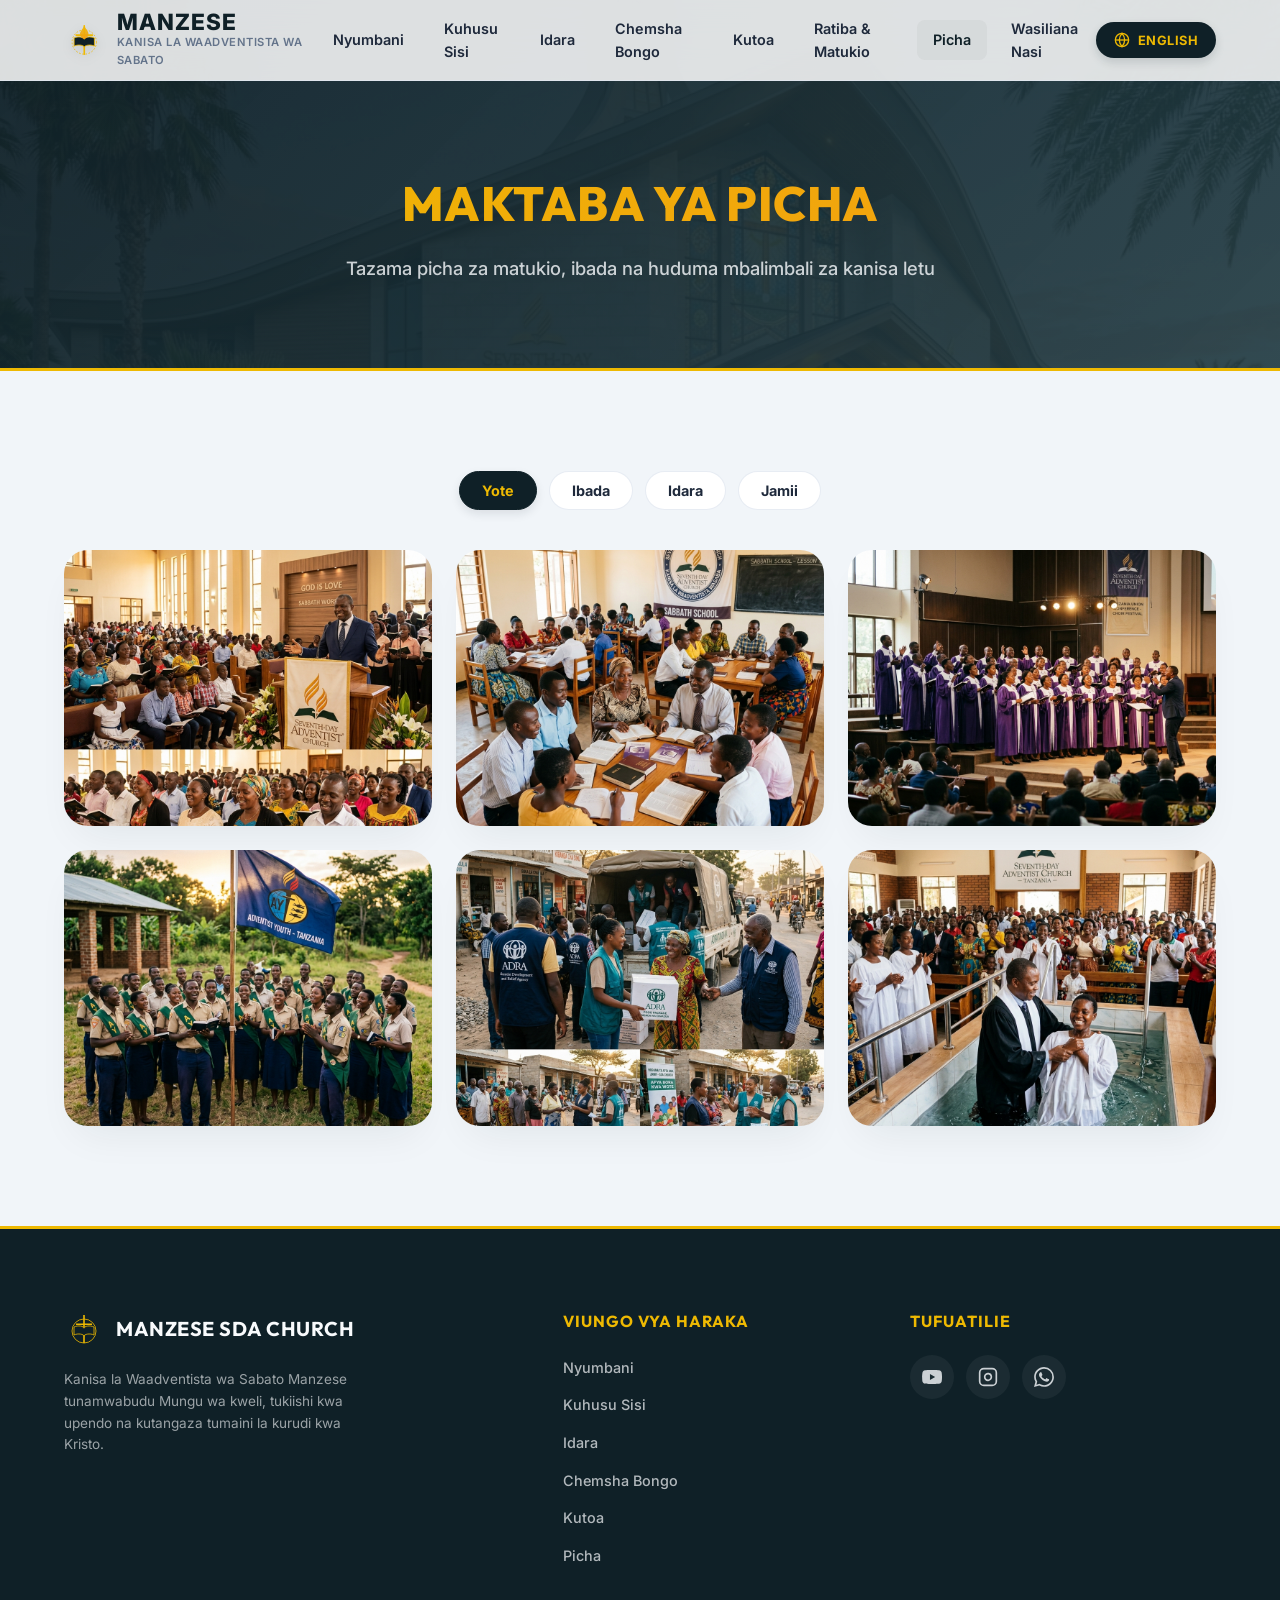
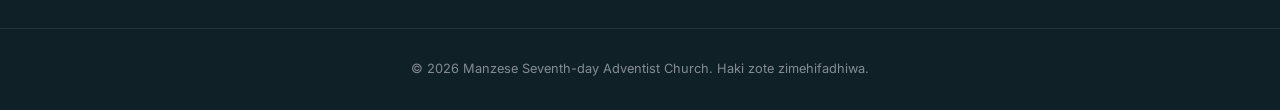
==== commit 3b69efda: "maintainance" ====
--- a/gallery.html
+++ b/gallery.html
@@ -5,47 +5,60 @@
     <meta name="viewport" content="width=device-width, initial-scale=1.0">
     <title>Picha - Manzese Seventh-day Adventist Church</title>
     <meta name="description" content="Tazama picha za matukio, ibada na huduma mbalimbali za kanisa la Waadventista wa Sabato Manzese, Dar es Salaam.">
+    <!-- Custom CSS -->
     <link rel="stylesheet" href="styles.css">
-    <!-- Google Fonts -->
+    <!-- Google Fonts: Outfit (headings) & Inter (body) -->
     <link rel="preconnect" href="https://fonts.googleapis.com">
     <link rel="preconnect" href="https://fonts.gstatic.com" crossorigin>
-    <link href="https://fonts.googleapis.com/css2?family=Outfit:wght@300;400;500;600;700;800;900&display=swap" rel="stylesheet">
+    <link href="https://fonts.googleapis.com/css2?family=Inter:wght@300;400;500;600;700&family=Outfit:wght@400;500;600;700;800&display=swap" rel="stylesheet">
 </head>
 <body>
-    <!-- Top Header / Navigation Bar -->
+    <!-- Header Navigation -->
     <header class="main-header">
         <div class="container header-container">
-            <!-- Logo area -->
             <a href="index.html" class="logo-area">
-                <svg class="sda-logo-svg" viewBox="0 0 100 100" fill="none" xmlns="http://www.w3.org/2000/svg">
-                    <circle cx="50" cy="55" r="30" stroke="var(--gold-color)" stroke-width="2" />
-                    <path d="M50 15 V85 M30 38 H70" stroke="var(--gold-color)" stroke-width="4"/>
-                    <path d="M25 65 C35 60 50 63 50 68 C50 63 65 60 75 65 V45 C65 40 50 43 50 48 C50 43 35 40 25 45 Z" fill="var(--primary-color)" stroke="var(--gold-color)" stroke-width="2"/>
+                <svg class="sda-logo" viewBox="0 0 100 100" fill="none" xmlns="http://www.w3.org/2000/svg">
+                    <circle cx="50" cy="55" r="30" stroke="var(--gold-color)" stroke-width="2" stroke-dasharray="4 4" />
+                    <path d="M50 15 V85 M30 38 H70" stroke="var(--gold-color)" stroke-width="4" stroke-linecap="round"/>
+                    <path d="M25 65 C35 60 50 63 50 68 C50 63 65 60 75 65 V45 C65 40 50 43 50 48 C50 43 35 40 25 45 Z" fill="var(--primary-color)" stroke="var(--gold-color)" stroke-width="2" stroke-linejoin="round"/>
+                    <path d="M50 15 C55 25 62 30 60 38 C58 45 50 48 50 48 C50 48 42 45 40 38 C38 30 45 25 50 15 Z" fill="url(#flameGradGallery)" opacity="0.9"/>
+                    <defs>
+                        <linearGradient id="flameGradGallery" x1="50" y1="15" x2="50" y2="48" gradientUnits="userSpaceOnUse">
+                            <stop offset="0%" stop-color="#EEB902" />
+                            <stop offset="100%" stop-color="#F39C12" />
+                        </linearGradient>
+                    </defs>
                 </svg>
                 <div class="logo-text">
-                    <span class="logo-title">MANZESE</span>
-                    <span class="logo-subtitle" data-translate="nav_sda">Kanisa la Waadventista wa Sabato</span>
+                    <span class="church-title">MANZESE</span>
+                    <span class="church-sub" data-translate="nav_sda">Seventh-day Adventist Church</span>
                 </div>
             </a>
 
-            <!-- Navigation Links -->
-            <nav class="nav-links">
+            <!-- Desktop Nav Links -->
+            <nav class="nav-links" id="navLinks">
                 <a href="index.html" class="nav-item" data-translate="nav_home">Nyumbani</a>
                 <a href="about.html" class="nav-item" data-translate="nav_about">Kuhusu Sisi</a>
                 <a href="departments.html" class="nav-item" data-translate="nav_departments">Idara</a>
                 <a href="quiz.html" class="nav-item" data-translate="nav_quiz">Chemsha Bongo</a>
                 <a href="giving.html" class="nav-item" data-translate="nav_giving">Kutoa</a>
-                <a href="events.html" class="nav-item" data-translate="nav_services">Ratiba & Matukio</a>
+                <a href="events.html" class="nav-item" data-translate="nav_services">Ratiba &amp; Matukio</a>
                 <a href="gallery.html" class="nav-item active" data-translate="nav_gallery">Picha</a>
                 <a href="contact.html" class="nav-item" data-translate="nav_contact">Wasiliana Nasi</a>
             </nav>
 
-            <!-- Action buttons -->
+            <!-- Language Switch & Mobile Toggle -->
             <div class="header-actions">
-                <button class="lang-toggle-btn" id="langBtn">
+                <button class="lang-btn" id="langBtn" aria-label="Switch Language">
+                    <svg class="lang-icon" viewBox="0 0 24 24" fill="none" stroke="currentColor" stroke-width="2">
+                        <circle cx="12" cy="12" r="10"/>
+                        <line x1="2" y1="12" x2="22" y2="12"/>
+                        <path d="M12 2a15.3 15.3 0 0 1 4 10 15.3 15.3 0 0 1-4 10 15.3 15.3 0 0 1-4-10 15.3 15.3 0 0 1 4-10z"/>
+                    </svg>
                     <span id="langText">ENGLISH</span>
                 </button>
-                <button class="menu-toggle-btn" id="menuToggle" aria-label="Toggle Menu">
+
+                <button class="mobile-menu-toggle" id="menuToggle" aria-label="Toggle Menu">
                     <span></span>
                     <span></span>
                     <span></span>
@@ -54,7 +67,7 @@
         </div>
     </header>
 
-    <!-- Mobile Navigation Drawer -->
+    <!-- Mobile Nav Panel (Overlay) -->
     <div class="mobile-nav-panel" id="mobileNavPanel">
         <nav class="mobile-nav-links">
             <a href="index.html" class="mobile-nav-item" data-translate="nav_home">Nyumbani</a>
@@ -62,20 +75,19 @@
             <a href="departments.html" class="mobile-nav-item" data-translate="nav_departments">Idara</a>
             <a href="quiz.html" class="mobile-nav-item" data-translate="nav_quiz">Chemsha Bongo</a>
             <a href="giving.html" class="mobile-nav-item" data-translate="nav_giving">Kutoa</a>
-            <a href="events.html" class="mobile-nav-item" data-translate="nav_services">Ratiba & Matukio</a>
+            <a href="events.html" class="mobile-nav-item" data-translate="nav_services">Ratiba &amp; Matukio</a>
             <a href="gallery.html" class="mobile-nav-item active" data-translate="nav_gallery">Picha</a>
             <a href="contact.html" class="mobile-nav-item" data-translate="nav_contact">Wasiliana Nasi</a>
         </nav>
     </div>
 
-    <!-- Main Content Area -->
-    <main class="subpage-main">
-        <!-- Subpage Banner Section -->
-        <section class="subpage-hero-section">
-            <div class="container text-center">
+    <!-- Main Content -->
+    <main class="page-fade-in">
+        <!-- Subpage Hero -->
+        <section class="subpage-hero">
+            <div class="container">
                 <h1 class="subpage-hero-title" data-translate="gallery_title">Maktaba ya Picha</h1>
                 <p class="subpage-hero-subtitle" data-translate="gallery_subtitle">Tazama picha za matukio, ibada na huduma mbalimbali za kanisa letu</p>
-                <div class="header-bar"></div>
             </div>
         </section>
 
@@ -94,12 +106,12 @@
                 <div class="gallery-grid">
                     <!-- Image 1 -->
                     <div class="gallery-item" data-category="worship">
-                        <a href="#" class="gallery-img-trigger" data-src="assets/church_hero.png">
-                            <div class="gallery-img-wrapper">
-                                <img src="assets/church_hero.png" alt="Church Exterior" loading="lazy">
-                                <div class="gallery-overlay">
-                                    <div class="gallery-overlay-text">
-                                        <p data-translate="cap_church_ext">Muonekano wa Nje wa Kanisa</p>
+                        <a href="#" class="gallery-img-trigger" data-src="assets/sda_worship_service.png">
+                            <div class="gallery-img-wrapper">
+                                <img src="assets/sda_worship_service.png" alt="SDA Worship Service" loading="lazy">
+                                <div class="gallery-overlay">
+                                    <div class="gallery-overlay-text">
+                                        <p data-translate="cap_church_ext">Ibada Kuu ya Sabato</p>
                                         <span class="gallery-zoom-icon">🔍</span>
                                     </div>
                                 </div>
@@ -109,12 +121,12 @@
 
                     <!-- Image 2 -->
                     <div class="gallery-item" data-category="worship">
-                        <a href="#" class="gallery-img-trigger" data-src="assets/church_interior.png">
-                            <div class="gallery-img-wrapper">
-                                <img src="assets/church_interior.png" alt="Church Interior" loading="lazy">
-                                <div class="gallery-overlay">
-                                    <div class="gallery-overlay-text">
-                                        <p data-translate="cap_church_int">Ibada Kuu ya Sabato Ndani ya Patakatifu</p>
+                        <a href="#" class="gallery-img-trigger" data-src="assets/sda_sabbath_school.png">
+                            <div class="gallery-img-wrapper">
+                                <img src="assets/sda_sabbath_school.png" alt="Sabbath School" loading="lazy">
+                                <div class="gallery-overlay">
+                                    <div class="gallery-overlay-text">
+                                        <p data-translate="cap_church_int">Shule ya Sabato</p>
                                         <span class="gallery-zoom-icon">🔍</span>
                                     </div>
                                 </div>
@@ -124,9 +136,9 @@
 
                     <!-- Image 3 -->
                     <div class="gallery-item" data-category="departments">
-                        <a href="#" class="gallery-img-trigger" data-src="assets/choir_singing.png">
-                            <div class="gallery-img-wrapper">
-                                <img src="assets/choir_singing.png" alt="Choir Ministry" loading="lazy">
+                        <a href="#" class="gallery-img-trigger" data-src="assets/sda_choir_performance.png">
+                            <div class="gallery-img-wrapper">
+                                <img src="assets/sda_choir_performance.png" alt="Choir Ministry" loading="lazy">
                                 <div class="gallery-overlay">
                                     <div class="gallery-overlay-text">
                                         <p data-translate="cap_choir">Kwaya Kuu Ikiimba kwa Uthibitisho</p>
@@ -139,9 +151,9 @@
 
                     <!-- Image 4 -->
                     <div class="gallery-item" data-category="departments">
-                        <a href="#" class="gallery-img-trigger" data-src="assets/youth_ministry.png">
-                            <div class="gallery-img-wrapper">
-                                <img src="assets/youth_ministry.png" alt="Youth Ministry" loading="lazy">
+                        <a href="#" class="gallery-img-trigger" data-src="assets/sda_youth_ay.png">
+                            <div class="gallery-img-wrapper">
+                                <img src="assets/sda_youth_ay.png" alt="AY Youth Ministry" loading="lazy">
                                 <div class="gallery-overlay">
                                     <div class="gallery-overlay-text">
                                         <p data-translate="cap_youth">Vijana wa AY Katika Mkutano wa Kiroho</p>
@@ -154,12 +166,12 @@
 
                     <!-- Image 5 -->
                     <div class="gallery-item" data-category="community">
-                        <a href="#" class="gallery-img-trigger" data-src="assets/community_service.png">
-                            <div class="gallery-img-wrapper">
-                                <img src="assets/community_service.png" alt="Community Service" loading="lazy">
-                                <div class="gallery-overlay">
-                                    <div class="gallery-overlay-text">
-                                        <p data-translate="cap_community">Pathfinders Wakisaidia Jamii Manzese</p>
+                        <a href="#" class="gallery-img-trigger" data-src="assets/sda_community_outreach.png">
+                            <div class="gallery-img-wrapper">
+                                <img src="assets/sda_community_outreach.png" alt="ADRA Community Outreach" loading="lazy">
+                                <div class="gallery-overlay">
+                                    <div class="gallery-overlay-text">
+                                        <p data-translate="cap_community">ADRA Wasaidia Jamii Manzese</p>
                                         <span class="gallery-zoom-icon">🔍</span>
                                     </div>
                                 </div>
@@ -168,13 +180,13 @@
                     </div>
 
                     <!-- Image 6 -->
-                    <div class="gallery-item" data-category="departments">
-                        <a href="#" class="gallery-img-trigger" data-src="assets/children_ministry.png">
-                            <div class="gallery-img-wrapper">
-                                <img src="assets/children_ministry.png" alt="Children Ministry" loading="lazy">
-                                <div class="gallery-overlay">
-                                    <div class="gallery-overlay-text">
-                                        <p data-translate="cap_children">Watoto Wakijifunza Hadithi ya Biblia Shule ya Sabato</p>
+                    <div class="gallery-item" data-category="worship">
+                        <a href="#" class="gallery-img-trigger" data-src="assets/sda_baptism_ceremony.png">
+                            <div class="gallery-img-wrapper">
+                                <img src="assets/sda_baptism_ceremony.png" alt="SDA Baptism Ceremony" loading="lazy">
+                                <div class="gallery-overlay">
+                                    <div class="gallery-overlay-text">
+                                        <p data-translate="cap_children">Ubatizo wa Waumini Wapya</p>
                                         <span class="gallery-zoom-icon">🔍</span>
                                     </div>
                                 </div>
@@ -236,12 +248,6 @@
                     <a href="https://whatsapp.com" target="_blank" aria-label="WhatsApp" class="social-icon-btn wa">
                         <svg viewBox="0 0 24 24" fill="currentColor"><path d="M17.472 14.382c-.297-.149-1.758-.867-2.03-.967-.273-.099-.471-.148-.67.15-.197.297-.767.966-.94 1.164-.173.199-.347.223-.644.075-.297-.15-1.255-.463-2.39-1.475-.883-.788-1.48-1.761-1.653-2.059-.173-.297-.018-.458.13-.606.134-.133.298-.347.446-.52.149-.174.198-.298.298-.497.099-.198.05-.371-.025-.52-.075-.149-.669-1.612-.916-2.207-.242-.579-.487-.5-.669-.51-.173-.008-.371-.01-.57-.01-.198 0-.52.074-.792.372-.272.297-1.04 1.016-1.04 2.479 0 1.462 1.065 2.875 1.213 3.074.149.198 2.096 3.2 5.077 4.487.709.306 1.262.489 1.694.625.712.227 1.36.195 1.871.118.571-.085 1.758-.719 2.006-1.413.248-.694.248-1.289.173-1.413-.074-.124-.272-.198-.57-.347m-5.421 7.403h-.004a9.87 9.87 0 0 1-5.031-1.378l-.361-.214-3.741.982.998-3.648-.235-.374a9.86 9.86 0 0 1-1.51-5.26c.001-5.45 4.436-9.884 9.888-9.884 2.64 0 5.122 1.03 6.988 2.898a9.825 9.825 0 0 1 2.893 6.994c-.003 5.45-4.437 9.884-9.885 9.884m8.413-18.297A11.815 11.815 0 0 0 12.05 0C5.495 0 .16 5.335.157 11.892c0 2.096.547 4.142 1.588 5.945L0 24l6.335-1.662c1.746.953 3.71 1.458 5.704 1.459h.005c6.554 0 11.89-5.335 11.893-11.893a11.821 11.821 0 0 0-3.48-8.413z"/></svg>
                     </a>
-                    <a href="https://instagram.com" target="_blank" aria-label="Instagram" class="social-icon-btn ig">
-                        <svg viewBox="0 0 24 24" fill="none" stroke="currentColor" stroke-width="2"><rect x="2" y="2" width="20" height="20" rx="5" ry="5"/><path d="M16 11.37A4 4 0 1 1 12.63 8 4 4 0 0 1 16 11.37z"/><line x1="17.5" y1="6.5" x2="17.51" y2="6.5"/></svg>
-                    </a>
-                    <a href="https://whatsapp.com" target="_blank" aria-label="WhatsApp" class="social-icon-btn wa">
-                        <svg viewBox="0 0 24 24" fill="currentColor"><path d="M17.472 14.382c-.297-.149-1.758-.867-2.03-.967-.273-.099-.471-.148-.67.15-.197.297-.767.966-.94 1.164-.173.199-.347.223-.644.075-.297-.15-1.255-.463-2.39-1.475-.883-.788-1.48-1.761-1.653-2.059-.173-.297-.018-.458.13-.606.134-.133.298-.347.446-.52.149-.174.198-.298.298-.497.099-.198.05-.371-.025-.52-.075-.149-.669-1.612-.916-2.207-.242-.579-.487-.5-.669-.51-.173-.008-.371-.01-.57-.01-.198 0-.52.074-.792.372-.272.297-1.04 1.016-1.04 2.479 0 1.462 1.065 2.875 1.213 3.074.149.198 2.096 3.2 5.077 4.487.709.306 1.262.489 1.694.625.712.227 1.36.195 1.871.118.571-.085 1.758-.719 2.006-1.413.248-.694.248-1.289.173-1.413-.074-.124-.272-.198-.57-.347m-5.421 7.403h-.004a9.87 9.87 0 0 1-5.031-1.378l-.361-.214-3.741.982.998-3.648-.235-.374a9.86 9.86 0 0 1-1.51-5.26c.001-5.45 4.436-9.884 9.888-9.884 2.64 0 5.122 1.03 6.988 2.898a9.825 9.825 0 0 1 2.893 6.994c-.003 5.45-4.437 9.884-9.885 9.884m8.413-18.297A11.815 11.815 0 0 0 12.05 0C5.495 0 .16 5.335.157 11.892c0 2.096.547 4.142 1.588 5.945L0 24l6.335-1.662c1.746.953 3.71 1.458 5.704 1.459h.005c6.554 0 11.89-5.335 11.893-11.893a11.821 11.821 0 0 0-3.48-8.413z"/></svg>
-                    </a>
                 </div>
             </div>
         </div>
--- a/styles.css
+++ b/styles.css
@@ -144,6 +144,20 @@
     display: flex;
     width: 100%;
 }
+
+.btn-poll-reset {
+    background: transparent;
+    color: var(--primary-color);
+    border: 2px solid var(--primary-color);
+    margin-top: 0.75rem;
+}
+
+.btn-poll-reset:hover {
+    background: var(--primary-color);
+    color: var(--text-light);
+    transform: translateY(-2px);
+}
+
 
 /* ==========================================================================
    Header Navigation Styles
